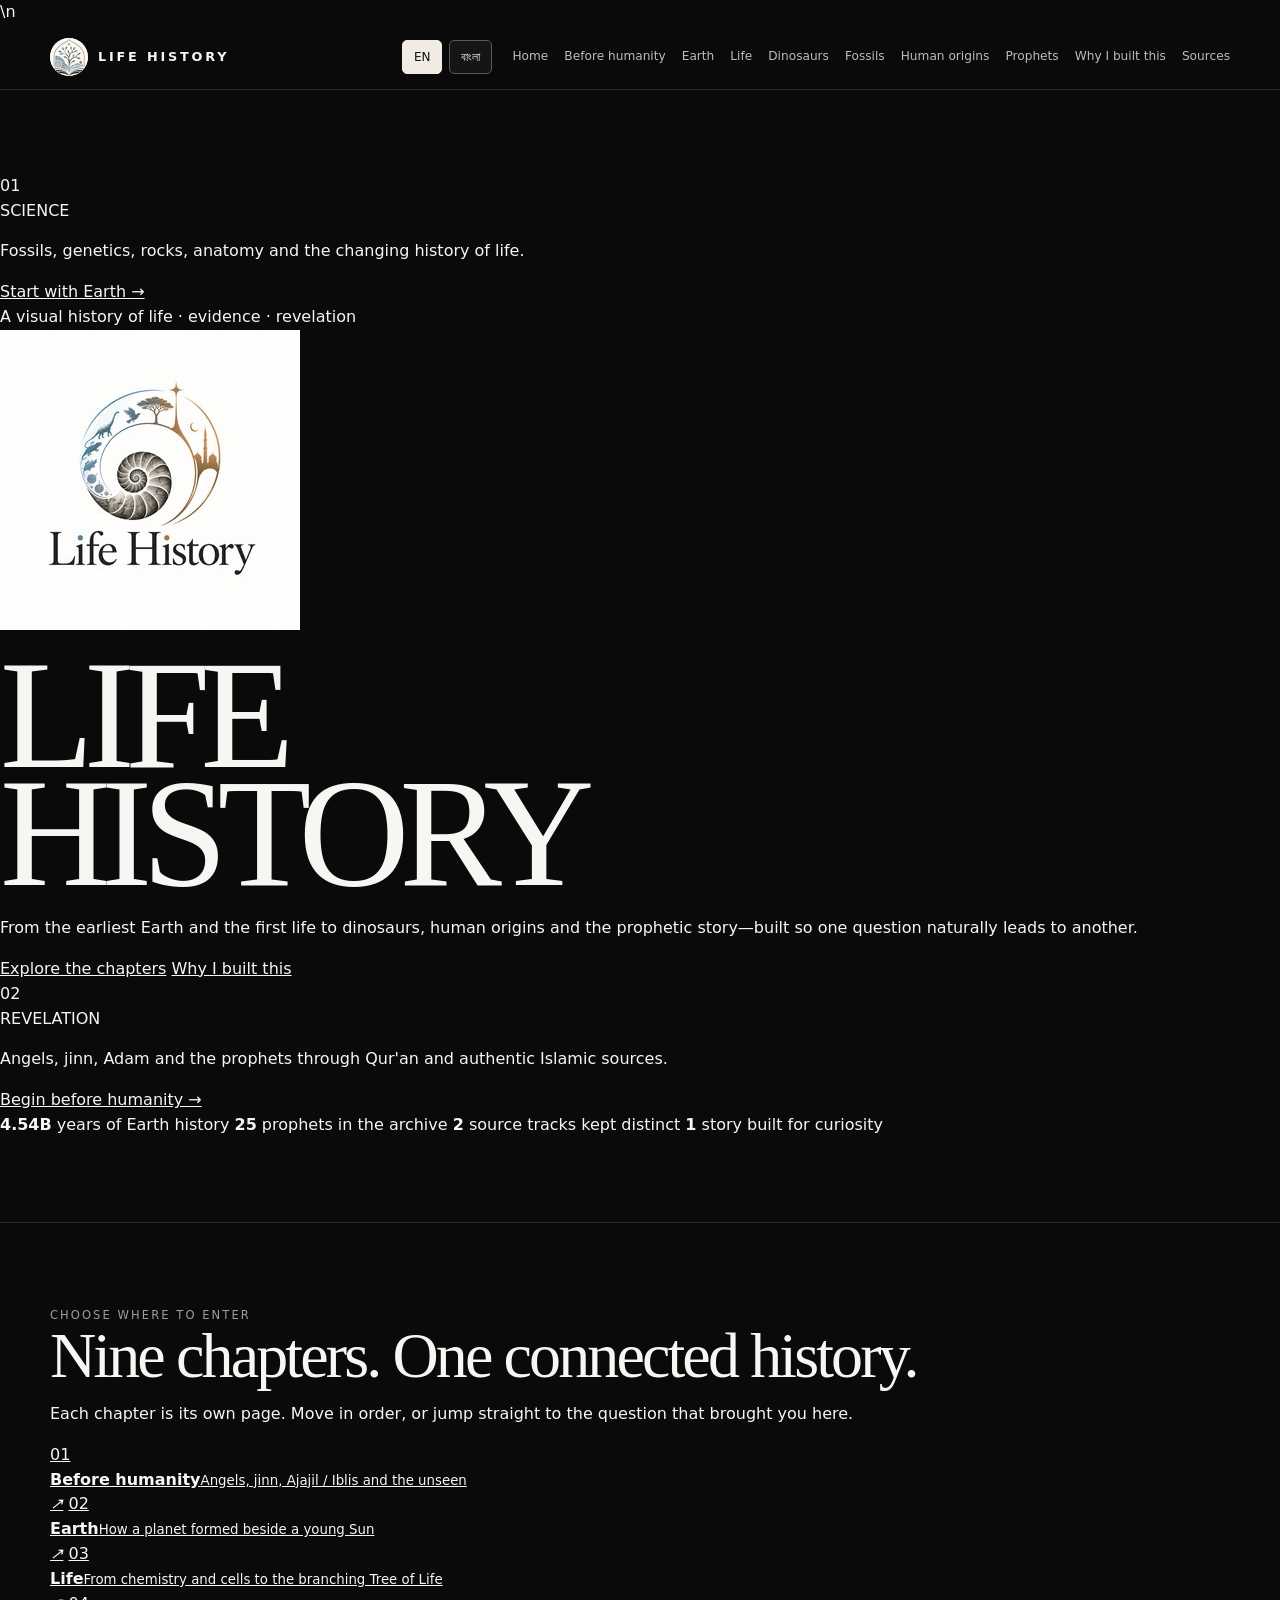
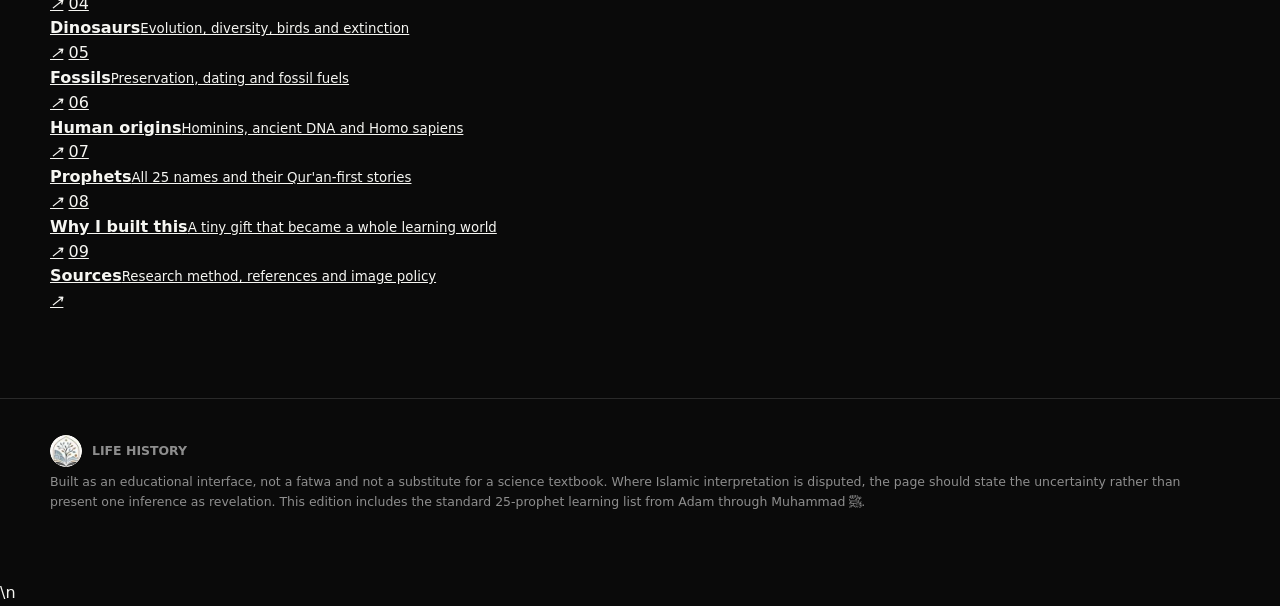
==== index.html @ 8ebc3dd1 "Redesign the homepage to match the editorial reference" ====
<!doctype html>
<html lang="en">
<head>
  <meta charset="utf-8" />
  <meta name="viewport" content="width=device-width, initial-scale=1" />
  <meta name="description" content="Life History — a visual journey through natural history and the Islamic narrative, carefully keeping scientific evidence and revelation distinct." />
  <title>Life History — Science & Revelation</title>
  <style>
    :root{
      --ink:#0a0a0a;--paper:#f4f2ed;--muted:#a5a5a5;--line:#2a2a2a;--panel:#111;
      --science:#8bd3ff;--revelation:#f7d77b;--life:#8ee0a1;--danger:#ff9b9b;
      --max:1180px;
    }
    *{box-sizing:border-box}
    html{scroll-behavior:smooth}
    body{margin:0;background:var(--ink);color:#f6f6f2;font-family:Inter,ui-sans-serif,system-ui,-apple-system,BlinkMacSystemFont,"Segoe UI",sans-serif;line-height:1.55}
    a{color:inherit}
    button,input{font:inherit}
    .wrap{width:min(var(--max),calc(100% - 34px));margin:auto}
    .topbar{position:sticky;top:0;z-index:20;background:rgba(10,10,10,.9);backdrop-filter:blur(14px);border-bottom:1px solid var(--line)}
    .nav{min-height:64px;display:flex;align-items:center;gap:20px;justify-content:space-between}
    .brand{font-weight:900;letter-spacing:.22em;font-size:.8rem}
    .navlinks{display:flex;gap:16px;flex-wrap:wrap}
    .navlinks a{font-size:.76rem;color:#bdbdbd;text-decoration:none}
    .navlinks a:hover{color:#fff}
    .hero{min-height:86vh;display:grid;align-items:end;padding:70px 0 44px;border-bottom:1px solid var(--line);position:relative;overflow:hidden}
    .hero:before{content:"";position:absolute;inset:0;background:
      linear-gradient(90deg,transparent 49.85%,#1c1c1c 50%,transparent 50.15%),
      linear-gradient(#111 1px,transparent 1px);background-size:100% 100%,100% 76px;opacity:.6;pointer-events:none}
    .hero-grid{display:grid;grid-template-columns:1.45fr .55fr;gap:40px;position:relative;z-index:1}
    .eyebrow,.kicker{font-size:.72rem;text-transform:uppercase;letter-spacing:.18em;color:#9e9e9e}
    h1{font-family:Georgia,"Times New Roman",serif;font-size:clamp(4rem,12vw,10.5rem);line-height:.77;margin:18px 0 24px;letter-spacing:-.065em;font-weight:400}
    h1 span{display:block}
    .hero-copy{max-width:690px;font-size:clamp(1rem,1.6vw,1.3rem);color:#c7c7c7}
    .hero-note{align-self:end;border-left:1px solid #fff;padding-left:20px;color:#c8c8c8;font-size:.9rem}
    .modebar{position:sticky;top:64px;z-index:19;background:#0d0d0d;border-bottom:1px solid var(--line)}
    .modes{display:flex;gap:8px;align-items:center;padding:10px 0;overflow:auto}
    .mode{border:1px solid #3a3a3a;background:transparent;color:#bbb;padding:8px 13px;border-radius:999px;cursor:pointer;white-space:nowrap;font-size:.78rem}
    .mode.active{background:#f3f3ef;color:#0a0a0a;border-color:#f3f3ef}
    .legend{margin-left:auto;display:flex;gap:14px;font-size:.7rem;color:#999;white-space:nowrap}
    .dot{width:8px;height:8px;border-radius:50%;display:inline-block;margin-right:6px}
    .science-dot{background:var(--science)} .revelation-dot{background:var(--revelation)}
    section{padding:84px 0;border-bottom:1px solid var(--line)}
    .section-head{display:grid;grid-template-columns:180px 1fr;gap:24px;margin-bottom:34px}
    .section-number{font-family:Georgia,serif;font-size:3rem;color:#424242;line-height:1}
    h2{font-family:Georgia,"Times New Roman",serif;font-weight:400;font-size:clamp(2.25rem,5vw,5rem);letter-spacing:-.045em;line-height:.96;margin:0}
    h3{font-family:Georgia,"Times New Roman",serif;font-weight:400;font-size:1.55rem;margin:.2rem 0 .7rem}
    .lede{max-width:760px;color:#b8b8b8;font-size:1.02rem;margin-top:14px}
    .two-track{display:grid;grid-template-columns:1fr 1fr;gap:1px;background:var(--line);border:1px solid var(--line)}
    .track{background:#0b0b0b;padding:28px;min-height:280px}
    .track-tag{display:inline-flex;align-items:center;gap:8px;font-size:.72rem;letter-spacing:.12em;text-transform:uppercase;margin-bottom:20px}
    .track p{color:#bcbcbc}
    .fact{padding:13px 0;border-top:1px solid #282828}
    .fact strong{display:block;color:#fff;margin-bottom:3px}
    .fact small{color:#888}
    .callout{border:1px solid #3c3c3c;padding:20px;margin-top:20px;background:#0f0f0f}
    .callout strong{color:#fff}
    .source-link{font-size:.76rem;color:#cfcfcf;text-underline-offset:3px}
    .uncertain{display:inline-block;border:1px dashed #777;padding:3px 8px;border-radius:999px;font-size:.67rem;color:#aaa;text-transform:uppercase;letter-spacing:.08em}
    .media-grid{display:grid;grid-template-columns:repeat(3,1fr);gap:12px;margin-top:28px}
    .media-card{position:relative;min-height:330px;overflow:hidden;background:#151515;border:1px solid #252525}
    .media-card img{width:100%;height:100%;object-fit:cover;display:block;filter:saturate(1.05)}
    .media-card .cap{position:absolute;left:0;right:0;bottom:0;padding:48px 16px 14px;background:linear-gradient(transparent,rgba(0,0,0,.88));font-size:.78rem}
    .media-card .cap b{display:block;font-size:1rem}
    .timeline{display:grid;gap:0;border-left:1px solid #424242;margin-left:10px}
    .event{display:grid;grid-template-columns:180px 1fr;gap:24px;padding:23px 0 23px 26px;position:relative}
    .event:before{content:"";position:absolute;width:9px;height:9px;border-radius:50%;left:-5px;top:30px;background:#d9d9d9}
    .event[data-track="science"]:before{background:var(--science)}
    .event[data-track="revelation"]:before{background:var(--revelation)}
    .when{font-size:.8rem;color:#9f9f9f}
    .event p{margin:.35rem 0;color:#b6b6b6;max-width:740px}
    .chips{display:flex;gap:7px;flex-wrap:wrap;margin-top:10px}
    .chip{font-size:.67rem;border:1px solid #363636;border-radius:999px;padding:4px 8px;color:#aaa}
    .sim{border:1px solid #303030;background:#0e0e0e;padding:24px;margin-top:26px}
    .sim-grid{display:grid;grid-template-columns:260px 1fr;gap:30px;align-items:center}
    .planet-stage{aspect-ratio:1;border-radius:50%;background:radial-gradient(circle at 33% 30%,#fff 0 3%,#86c5ff 12%,#245b94 38%,#081622 65%,#000 72%);box-shadow:0 0 70px rgba(125,190,255,.18);transition:.5s}
    .range{width:100%;accent-color:#fff}
    .sim-title{font-family:Georgia,serif;font-size:2rem;margin:.3rem 0}
    .sim-copy{color:#b9b9b9;min-height:74px}
    .scale-labels{display:flex;justify-content:space-between;color:#777;font-size:.66rem}
    .era-grid{display:grid;grid-template-columns:repeat(4,1fr);gap:1px;background:#252525;border:1px solid #252525;margin-top:26px}
    .era{background:#0c0c0c;padding:20px;min-height:190px}
    .era b{font-family:Georgia,serif;font-size:1.25rem}
    .era .time{font-size:.72rem;color:#999;margin:4px 0 12px}
    .era p{font-size:.86rem;color:#aaa}
    .species-grid{display:grid;grid-template-columns:repeat(3,1fr);gap:10px}
    .species{border:1px solid #2c2c2c;background:#0e0e0e;padding:19px}
    .species .age{font-size:.7rem;color:var(--science);letter-spacing:.06em;text-transform:uppercase}
    .species p{font-size:.88rem;color:#aaa}
    .split-warning{display:grid;grid-template-columns:1fr 1fr;gap:1px;background:#333;border:1px solid #333;margin:28px 0}
    .split-warning>div{background:#0d0d0d;padding:22px}
    .quote{font-family:Georgia,serif;font-size:1.22rem;color:#e9e9e5;margin:10px 0}
    .ref{font-size:.7rem;color:#8e8e8e}
    .prophet-grid{display:grid;grid-template-columns:repeat(3,1fr);gap:9px}
    .prophet{border:1px solid #2a2a2a;padding:18px;background:#0d0d0d;cursor:pointer;transition:.2s}
    .prophet:hover{border-color:#777;transform:translateY(-2px)}
    .prophet .name{font-family:Georgia,serif;font-size:1.3rem}
    .prophet .period{font-size:.68rem;color:#969696;text-transform:uppercase;letter-spacing:.08em;margin:3px 0 8px}
    .prophet p{font-size:.83rem;color:#a9a9a9;margin:0}
    .tree{overflow:auto;border:1px solid #292929;padding:26px;margin-top:26px;background:#0d0d0d}
    .tree-canvas{min-width:860px;display:grid;gap:22px;text-align:center}
    .tree-row{display:flex;justify-content:center;gap:18px;align-items:center}
    .node{border:1px solid #555;background:#111;padding:10px 16px;min-width:125px}
    .node.primary{border-color:#fff}
    .line-note{font-size:.7rem;color:#888}
    .source-grid{display:grid;grid-template-columns:repeat(3,1fr);gap:10px}
    .source{border-top:1px solid #444;padding-top:12px}
    .source b{display:block;margin-bottom:6px}
    .source p{font-size:.8rem;color:#999}
    .footer{padding:36px 0 70px;color:#8e8e8e;font-size:.78rem}
    .modal{position:fixed;inset:0;background:rgba(0,0,0,.82);display:none;place-items:center;z-index:60;padding:20px}
    .modal.open{display:grid}
    .modal-card{width:min(680px,100%);max-height:82vh;overflow:auto;background:#f1f0eb;color:#111;padding:28px;position:relative}
    .modal-card h3{font-size:2rem}
    .modal-card p{color:#333}
    .modal-card a{color:#000}
    .close{position:absolute;right:16px;top:14px;background:none;border:0;font-size:1.5rem;cursor:pointer}
    .filtered-out{display:none!important}
    @media(max-width:900px){
      .hero-grid,.section-head,.two-track,.sim-grid,.split-warning{grid-template-columns:1fr}
      .hero{min-height:78vh}
      .hero-note{max-width:620px}
      .media-grid,.species-grid,.prophet-grid,.source-grid{grid-template-columns:1fr 1fr}
      .era-grid{grid-template-columns:1fr 1fr}
      .event{grid-template-columns:120px 1fr}
      .legend{display:none}
    }
    @media(max-width:620px){
      .wrap{width:min(100% - 22px,var(--max))}
      .navlinks{display:none}
      .hero{padding-top:40px}
      h1{font-size:clamp(4rem,24vw,7rem)}
      section{padding:62px 0}
      .section-number{font-size:2rem}
      .media-grid,.species-grid,.prophet-grid,.source-grid,.era-grid{grid-template-columns:1fr}
      .event{grid-template-columns:1fr;gap:5px;padding-left:20px}
      .modes{padding:8px 0}
    }

    /* Islamic narrative: warm monochrome, visually separate from science. */
    :root{--faith-bg:#171511;--faith-panel:#211d18;--faith-line:#54493b;--faith-ink:#eee8dc;--faith-muted:#c3b8a8;--faith-accent:#c8ae82}
    #before,#prophets{
      background:
        radial-gradient(ellipse at 85% 0%,rgba(200,174,130,.075),transparent 52%),
        repeating-linear-gradient(135deg,transparent 0 46px,rgba(245,231,205,.012) 46px 47px),
        var(--faith-bg);
      border-bottom-color:var(--faith-line);
    }
    #before .section-number,#prophets .section-number{color:#897660}
    #before .kicker,#prophets .kicker{color:var(--faith-accent)}
    #before .lede,#prophets .lede{color:var(--faith-muted)}
    [data-track="revelation"].track,
    [data-track="revelation"].event,
    [data-track="revelation"].prophet{
      background:var(--faith-panel);color:var(--faith-ink);
      border-color:var(--faith-line)
    }
    .two-track:has(> [data-track="revelation"]) {background:var(--faith-line);border-color:var(--faith-line)}
    .track[data-track="revelation"] p,
    .event[data-track="revelation"] p,
    #prophets .prophet p{color:var(--faith-muted)}
    [data-track="revelation"] .track-tag,
    [data-track="revelation"] .when,
    #prophets .prophet .period{color:var(--faith-accent)}
    [data-track="revelation"] .fact{border-top-color:var(--faith-line)}
    [data-track="revelation"] .fact small,
    [data-track="revelation"] .ref{color:var(--faith-muted)}
    [data-track="revelation"] .callout{
      background:#2a241c;border-color:var(--faith-line);color:var(--faith-ink)
    }
    #prophets .timeline{border-left-color:var(--faith-line)}
    #prophets .event{padding-left:26px;border-bottom:1px solid rgba(200,174,130,.15)}
    #prophets .event:before{background:var(--faith-accent)}
    #prophets .prophet-grid{gap:10px}
    #prophets .prophet{background:#211d18;border-color:var(--faith-line)}
    #prophets .prophet:hover{background:#29231c;border-color:var(--faith-accent)}
    #prophets .tree{background:#1d1915;border-color:var(--faith-line)}
    #prophets .node{background:#28221b;border-color:var(--faith-line)}
    #prophets .node.primary{border-color:var(--faith-accent)}
    #prophets .line-note{color:var(--faith-muted)}
    #prophets .chip{border-color:var(--faith-line);color:var(--faith-muted)}
    @media(prefers-reduced-motion:reduce){#prophets .prophet{transition:none}}

    .language-switch{display:flex;align-items:center;gap:7px;margin-left:auto;white-space:nowrap}
    .language-switch button{border:1px solid #595959;background:#151515;color:#eaeaea;padding:7px 11px;border-radius:5px;cursor:pointer;font-size:.75rem}
    .language-switch button[aria-pressed="true"]{background:#f0ece4;border-color:#f0ece4;color:#101010}
    #google_translate_element{position:absolute;left:-9999px;top:0;width:1px;height:1px;overflow:hidden}
    body{top:0!important}.goog-te-banner-frame,.skiptranslate iframe{display:none!important}
    @media(max-width:620px){.nav{flex-wrap:wrap}.language-switch{margin-left:0}.brand{margin-right:auto}}

  /* Softer Bangla typography while leaving the English design unchanged */
  @import url('https://fonts.googleapis.com/css2?family=Hind+Siliguri:wght@300;400;500;600;700&display=swap');
  html[lang="bn"] body,html[lang="bn"] button,html[lang="bn"] input,html[lang="bn"] select,html[lang="bn"] textarea,
  html[lang="bn"] h1,html[lang="bn"] h2,html[lang="bn"] h3,html[lang="bn"] h4,
  html[lang="bn"] .brand,html[lang="bn"] .sim-title{
    font-family:'Hind Siliguri',sans-serif!important;font-weight:400;line-height:1.65;letter-spacing:0;
  }
  html[lang="bn"] h1,html[lang="bn"] h2,html[lang="bn"] h3{font-weight:500;line-height:1.3;letter-spacing:0}
  html[lang="bn"] p,html[lang="bn"] li{line-height:1.85}
  html[lang="bn"] .kicker,html[lang="bn"] .eyebrow{letter-spacing:.04em}
  </style>
  <link rel="stylesheet" href="biology.css" />\n
<link rel="stylesheet" href="prophets.css" />
  <link rel="stylesheet" href="unseen.css" />
  <link rel="stylesheet" href="story.css" />
<link rel="icon" type="image/svg+xml" href="assets/life-history-logo.svg"><meta property="og:site_name" content="Life History"><meta property="og:image" content="assets/life-history-logo.svg"><style>.brand-lockup{display:inline-flex;align-items:center;gap:10px;text-decoration:none;flex-shrink:0}.brand-icon{width:38px;height:38px;border-radius:50%;object-fit:cover;background:#f7f4ef}.footer-brand{display:inline-flex;align-items:center;gap:10px}.footer-brand img{width:32px;height:32px;border-radius:50%}@media(max-width:620px){.brand-icon{width:32px;height:32px}.brand-lockup{font-size:.7rem}}</style>  <link rel="stylesheet" href="pages.css" />
<meta name="theme-color" content="#0a0a0a"></head>
<body class="home-page">
  <header class="topbar">
    <div class="wrap nav">
      <a class="brand brand-lockup" href="index.html" aria-current="page" aria-label="Life History home"><img class="brand-icon" src="assets/life-history-logo.svg" alt=""><span>LIFE HISTORY</span></a><div class="language-switch" role="group" aria-label="Website language"><button type="button" id="lang-en" aria-pressed="true">EN</button><button type="button" id="lang-bn" aria-pressed="false">বাংলা</button></div><div id="google_translate_element" aria-hidden="true"></div>
      <nav class="navlinks">
        <a href="index.html">Home</a>
        <a href="before-humanity.html">Before humanity</a>
        <a href="earth.html">Earth</a>
        <a href="life.html">Life</a>
        <a href="dinosaurs.html">Dinosaurs</a>
        <a href="fossils.html">Fossils</a>
        <a href="humans.html">Human origins</a>
        <a href="prophets.html">Prophets</a>
        <a href="why.html">Why I built this</a>
        <a href="sources.html">Sources</a>
      </nav>
    </div>
  </header>
<main>
  <section class="ref-home-hero" id="top">
    <div class="ref-home-frame">
      <aside class="ref-home-rail ref-home-rail-left">
        <span class="ref-rail-no">01</span>
        <div class="ref-rail-rule"></div>
        <div>
          <div class="ref-rail-label">SCIENCE</div>
          <p>Fossils, genetics, rocks, anatomy and the changing history of life.</p>
          <a href="earth.html">Start with Earth →</a>
        </div>
      </aside>

      <div class="ref-home-center">
        <div class="ref-home-kicker">A visual history of life · evidence · revelation</div>
        <img class="ref-home-logo" src="assets/life-history-logo.jpg" alt="Life History">
        <h1 class="ref-home-title"><span>LIFE</span><span>HISTORY</span></h1>
        <p class="ref-home-copy">From the earliest Earth and the first life to dinosaurs, human origins and the prophetic story—built so one question naturally leads to another.</p>
        <div class="ref-home-actions">
          <a class="ref-primary" href="#chapters">Explore the chapters</a>
          <a class="ref-secondary" href="why.html">Why I built this</a>
        </div>
      </div>

      <aside class="ref-home-rail ref-home-rail-right">
        <span class="ref-rail-no">02</span>
        <div class="ref-rail-rule"></div>
        <div>
          <div class="ref-rail-label">REVELATION</div>
          <p>Angels, jinn, Adam and the prophets through Qur'an and authentic Islamic sources.</p>
          <a href="before-humanity.html">Begin before humanity →</a>
        </div>
      </aside>
    </div>

    <div class="ref-home-meta">
      <span><b>4.54B</b> years of Earth history</span>
      <span><b>25</b> prophets in the archive</span>
      <span><b>2</b> source tracks kept distinct</span>
      <span><b>1</b> story built for curiosity</span>
    </div>
  </section>

  <section class="ref-chapters" id="chapters">
    <div class="wrap">
      <div class="ref-chapters-head">
        <div>
          <div class="kicker">Choose where to enter</div>
          <h2>Nine chapters. One connected history.</h2>
        </div>
        <p>Each chapter is its own page. Move in order, or jump straight to the question that brought you here.</p>
      </div>

      <div class="ref-chapter-grid">
        <a class="ref-chapter ref-chapter-wide" href="before-humanity.html"><span class="ref-chapter-no">01</span><div><b>Before humanity</b><small>Angels, jinn, Ajajil / Iblis and the unseen</small></div><i>↗</i></a>
        <a class="ref-chapter" href="earth.html"><span class="ref-chapter-no">02</span><div><b>Earth</b><small>How a planet formed beside a young Sun</small></div><i>↗</i></a>
        <a class="ref-chapter ref-chapter-tall" href="life.html"><span class="ref-chapter-no">03</span><div><b>Life</b><small>From chemistry and cells to the branching Tree of Life</small></div><i>↗</i></a>
        <a class="ref-chapter" href="dinosaurs.html"><span class="ref-chapter-no">04</span><div><b>Dinosaurs</b><small>Evolution, diversity, birds and extinction</small></div><i>↗</i></a>
        <a class="ref-chapter" href="fossils.html"><span class="ref-chapter-no">05</span><div><b>Fossils</b><small>Preservation, dating and fossil fuels</small></div><i>↗</i></a>
        <a class="ref-chapter ref-chapter-wide" href="humans.html"><span class="ref-chapter-no">06</span><div><b>Human origins</b><small>Hominins, ancient DNA and Homo sapiens</small></div><i>↗</i></a>
        <a class="ref-chapter ref-chapter-faith" href="prophets.html"><span class="ref-chapter-no">07</span><div><b>Prophets</b><small>All 25 names and their Qur'an-first stories</small></div><i>↗</i></a>
        <a class="ref-chapter" href="why.html"><span class="ref-chapter-no">08</span><div><b>Why I built this</b><small>A tiny gift that became a whole learning world</small></div><i>↗</i></a>
        <a class="ref-chapter" href="sources.html"><span class="ref-chapter-no">09</span><div><b>Sources</b><small>Research method, references and image policy</small></div><i>↗</i></a>
      </div>
    </div>
  </section>
</main>

  <footer class="footer">
    <div class="wrap">
      <span class="footer-brand"><img src="assets/life-history-logo.svg" alt=""><b>LIFE HISTORY</b></span><br>
      Built as an educational interface, not a fatwa and not a substitute for a science textbook. Where Islamic interpretation is disputed, the page should state the uncertainty rather than present one inference as revelation. This edition includes the standard 25-prophet learning list from Adam through Muhammad ﷺ.
    </div>
  </footer>

<script>
    const modeButtons=[...document.querySelectorAll('.mode')];
    modeButtons.forEach(btn=>btn.addEventListener('click',()=>{
      modeButtons.forEach(b=>b.classList.remove('active'));btn.classList.add('active');
      const mode=btn.dataset.mode;
      document.querySelectorAll('[data-track]').forEach(el=>{
        el.classList.toggle('filtered-out', mode!=='all' && el.dataset.track!==mode);
      });
    }));
</script>
\n
<script src="prophets.js"></script>
<script>
(function(){
  const en=document.getElementById('lang-en'), bn=document.getElementById('lang-bn');
  const saved=localStorage.getItem('life-history-language')==='bn'?'bn':'en';
  function update(lang){document.documentElement.lang=lang;en.setAttribute('aria-pressed',String(lang==='en'));bn.setAttribute('aria-pressed',String(lang==='bn'));}
  function selectLanguage(lang){
    update(lang);localStorage.setItem('life-history-language',lang);
    const box=document.querySelector('#google_translate_element select.goog-te-combo');
    if(box){box.value=lang==='bn'?'bn':'en';box.dispatchEvent(new Event('change',{bubbles:true}));return true;}
    return false;
  }
  window.lifeHistoryTranslateReady=function(){
    new google.translate.TranslateElement({pageLanguage:'en',includedLanguages:'bn,en',autoDisplay:false},'google_translate_element');
    let attempts=0;const poll=setInterval(function(){attempts++;if(selectLanguage(saved)||attempts>35)clearInterval(poll);},200);
  };
  en.addEventListener('click',()=>{if(!selectLanguage('en'))location.reload();});
  bn.addEventListener('click',()=>{if(!selectLanguage('bn')){const original=bn.textContent;bn.textContent='বাংলা…';setTimeout(()=>bn.textContent=original,1800);}});
  update(saved);
})();
</script>
<script src="https://translate.google.com/translate_a/element.js?cb=lifeHistoryTranslateReady" async defer></script>
<script src="bangla-copy.js" defer></script>
</body>
</html>
---- biology.css ----
/* Deep biological evolution modules */
.bio-intro-grid{display:grid;grid-template-columns:1.15fr .85fr;gap:14px;margin:26px 0}
.bio-panel{border:1px solid #2d2d2d;background:#0d0d0d;padding:22px}
.bio-panel.light{background:#f1f0eb;color:#111}
.bio-panel.light p,.bio-panel.light li{color:#333}
.bio-panel p,.bio-panel li{color:#aaa}
.bio-panel ul{padding-left:1.1rem}
.bio-pill{display:inline-flex;align-items:center;gap:7px;border:1px solid #373737;border-radius:999px;padding:5px 9px;font-size:.68rem;color:#aaa;text-transform:uppercase;letter-spacing:.08em}
.bio-callout{margin:18px 0;border-left:3px solid var(--science);padding:15px 18px;background:#10151a;color:#c6d9e6}
.bio-callout.islamic{border-left-color:var(--revelation);background:#17150f;color:#ded4b7}
.bio-callout strong{color:#fff}
.bio-source{font-size:.72rem;color:#8d8d8d;margin-top:9px}
.bio-source a{text-underline-offset:3px}

.deep-details{display:grid;gap:8px;margin-top:18px}
.deep-details details{border:1px solid #2a2a2a;background:#0d0d0d}
.deep-details summary{cursor:pointer;padding:16px 18px;font-weight:700;color:#e8e8e4;list-style:none;display:flex;justify-content:space-between;gap:20px}
.deep-details summary::-webkit-details-marker{display:none}
.deep-details summary:after{content:"+";font-size:1.2rem;color:#777}
.deep-details details[open] summary:after{content:"−"}
.deep-details .detail-body{padding:0 18px 18px;color:#aaa}
.deep-details .detail-body p{margin:.6rem 0}
.deep-details .detail-body strong{color:#e8e8e4}

.evo-river{display:flex;overflow-x:auto;gap:0;border:1px solid #2c2c2c;margin:26px 0;scroll-snap-type:x mandatory}
.evo-stop{min-width:240px;max-width:240px;padding:20px;border-right:1px solid #252525;background:#0c0c0c;scroll-snap-align:start;position:relative}
.evo-stop:last-child{border-right:0}
.evo-stop .age{font-size:.68rem;color:var(--science);text-transform:uppercase;letter-spacing:.08em}
.evo-stop h3{font-size:1.25rem;margin:.4rem 0}
.evo-stop p{font-size:.83rem;color:#9f9f9f}
.evo-stop .glyph{font-size:2.4rem;margin:8px 0 12px}

.protocell-lab{border:1px solid #2d2d2d;background:#0b0b0b;margin:28px 0;padding:20px}
.protocell-grid{display:grid;grid-template-columns:minmax(300px,1fr) 1fr;gap:24px;align-items:center}
#abiogenesisCanvas{width:100%;height:330px;display:block;border:1px solid #2b2b2b;background:radial-gradient(circle at 50% 30%,#174866,#071723 55%,#03080d);border-radius:4px}
.lab-controls{display:flex;gap:8px;flex-wrap:wrap;margin:12px 0}
.lab-btn{border:1px solid #444;background:#111;color:#ddd;padding:8px 11px;border-radius:999px;cursor:pointer;font-size:.78rem}
.lab-btn.active{background:#f2f1ed;color:#111;border-color:#f2f1ed}
.lab-note{font-size:.76rem;color:#838383}
.stage-meter{display:grid;grid-template-columns:repeat(5,1fr);gap:4px;margin:14px 0}
.stage-meter span{height:5px;background:#242424;border-radius:10px}
.stage-meter span.on{background:#d9d9d9}

.transition-lab{margin:28px 0;border:1px solid #2c2c2c;background:#0c0c0c;padding:22px}
.transition-tabs{display:flex;gap:7px;flex-wrap:wrap;margin-bottom:18px}
.transition-tab{border:1px solid #333;background:#0d0d0d;color:#aaa;padding:8px 11px;cursor:pointer;border-radius:999px;font-size:.76rem}
.transition-tab.active{background:#eae9e4;color:#111}
.transition-view{display:grid;grid-template-columns:220px 1fr;gap:24px;align-items:center}
.transition-animal{height:210px;display:grid;place-items:center;position:relative;overflow:hidden;border:1px solid #232323;background:linear-gradient(#071923 0 58%,#684b2c 58% 100%)}
.transition-animal .body{width:130px;height:56px;border-radius:55% 45% 50% 50%;background:#58a8c0;position:relative;transition:.5s}
.transition-animal .tail{position:absolute;width:88px;height:24px;border-radius:100% 0 0 100%;background:#58a8c0;left:38px;top:91px;transform:rotate(10deg);transform-origin:right center;transition:.5s}
.transition-animal .eye{position:absolute;width:7px;height:7px;background:#111;border-radius:50%;right:19px;top:15px}
.transition-animal .fin{position:absolute;width:48px;height:17px;border-radius:60%;border:5px solid #7bd0d0;left:48px;top:120px;transform:rotate(22deg);transition:.5s}
.transition-animal .limb{position:absolute;width:11px;height:65px;background:#6ba46f;left:76px;top:108px;transform:rotate(25deg);transform-origin:top;display:none;transition:.5s}
.transition-animal .limb:after{content:"";position:absolute;width:38px;height:9px;background:#6ba46f;bottom:-1px;left:-3px;border-radius:8px}
.transition-view[data-stage="tetrapod"] .body,.transition-view[data-stage="amniote"] .body{background:#6ba46f;width:120px;height:62px}
.transition-view[data-stage="tetrapod"] .tail,.transition-view[data-stage="amniote"] .tail{background:#6ba46f;width:70px;top:88px}
.transition-view[data-stage="tetrapod"] .fin,.transition-view[data-stage="amniote"] .fin{display:none}
.transition-view[data-stage="tetrapod"] .limb,.transition-view[data-stage="amniote"] .limb{display:block}
.transition-view[data-stage="amniote"] .transition-animal{background:linear-gradient(#253b4a 0 45%,#8d7147 45% 100%)}
.transition-view[data-stage="amniote"] .body{background:#91764c}
.transition-view[data-stage="amniote"] .tail{background:#91764c}
.transition-view[data-stage="amniote"] .limb,.transition-view[data-stage="amniote"] .limb:after{background:#91764c}

.innovation-grid{display:grid;grid-template-columns:repeat(4,1fr);gap:8px;margin:20px 0}
.innovation{border:1px solid #292929;padding:17px;background:#0d0d0d}
.innovation .n{font-size:.68rem;color:#777}
.innovation b{display:block;margin:6px 0;color:#eee}
.innovation p{font-size:.8rem;color:#9a9a9a;margin:0}

.dino-periods{margin:26px 0;border:1px solid #2d2d2d;background:#0c0c0c;padding:22px}
.dino-timebar{display:grid;grid-template-columns:1.35fr 1.7fr 2.6fr;height:22px;margin:14px 0 18px;border:1px solid #3a3a3a}
.dino-timebar span:nth-child(1){background:#4d3568}
.dino-timebar span:nth-child(2){background:#326a64}
.dino-timebar span:nth-child(3){background:#7a6236}
.dino-period-tabs{display:flex;gap:8px;flex-wrap:wrap}
.dino-tab{padding:8px 13px;background:#111;border:1px solid #3b3b3b;color:#aaa;border-radius:999px;cursor:pointer}
.dino-tab.active{background:#eee;color:#111}
.dino-period-content{display:grid;grid-template-columns:1fr 1fr;gap:16px;margin-top:18px}
.dino-period-content>div{border-top:1px solid #333;padding-top:14px}
.dino-period-content p{color:#aaa}

.dino-tree{display:grid;grid-template-columns:1fr 1fr;gap:12px;margin:26px 0}
.dino-branch{border:1px solid #2c2c2c;background:#0d0d0d;padding:20px}
.dino-branch h3{margin-top:0}
.dino-groups{display:grid;gap:6px}
.dino-group{border:1px solid #292929;padding:12px;background:#0a0a0a;cursor:pointer}
.dino-group:hover{border-color:#666}
.dino-group b{display:block;color:#eee}
.dino-group small{color:#888}
.dino-explain{margin-top:18px;border-left:2px solid #777;padding-left:15px;color:#aaa;min-height:88px}

.anatomy-grid{display:grid;grid-template-columns:repeat(3,1fr);gap:9px;margin-top:20px}
.anatomy-card{border:1px solid #2c2c2c;background:#0d0d0d;padding:18px}
.anatomy-card .icon{font-size:2rem}
.anatomy-card p{font-size:.82rem;color:#9c9c9c}

.extinction-stage{border:1px solid #2c2c2c;background:#070707;overflow:hidden;margin:26px 0}
.extinction-sky{height:250px;position:relative;background:linear-gradient(#102138,#301b13 70%,#080808);transition:1s}
.asteroid{position:absolute;width:34px;height:34px;border-radius:50%;background:radial-gradient(circle at 35% 35%,#fff,#f58c4b 35%,#522115 70%);right:16%;top:26px;box-shadow:0 0 25px #ff9f62;}
.dust-layer{position:absolute;inset:0;background:rgba(45,33,25,0);}
.extinction-ground{position:absolute;left:0;right:0;bottom:0;height:62px;background:#161309}
.extinction-copy{padding:18px;color:#aaa}
.extinction-copy strong{color:#fff}

.fossil-lab{display:grid;grid-template-columns:1fr .8fr;gap:20px;margin:25px 0}
.strata{position:relative;height:360px;border:1px solid #302a25;overflow:hidden;background:#14100c}
.layer{position:absolute;left:0;right:0;transition:.6s}
.layer.l1{bottom:0;height:24%;background:#5f4933}
.layer.l2{bottom:24%;height:22%;background:#81664b}
.layer.l3{bottom:46%;height:20%;background:#4b5960}
.layer.l4{bottom:66%;height:17%;background:#6d5941}
.layer.l5{bottom:83%;height:17%;background:#343334}
.fossil-bone{position:absolute;left:38%;bottom:34%;width:120px;height:25px;background:#e6d2a9;border-radius:40% 15% 15% 40%;transform:rotate(-9deg);transition:.6s}
.fossil-bone:after{content:"";position:absolute;width:40px;height:40px;border-radius:50%;background:#e6d2a9;left:-17px;top:-8px}
.fossil-bone.mineralized{background:#86a5b5;box-shadow:inset 0 0 0 5px #516a75}
.fossil-bone.mineralized:after{background:#86a5b5}
.fossil-water{position:absolute;left:0;right:0;bottom:20%;height:55%;background:repeating-linear-gradient(120deg,rgba(93,180,215,.0) 0 12px,rgba(93,180,215,.22) 12px 14px);opacity:0;transition:.5s}
.fossil-water.show{opacity:1}
.fossil-controls{display:grid;gap:8px}
.fossil-step{border:1px solid #303030;background:#0d0d0d;color:#aaa;text-align:left;padding:12px;cursor:pointer}
.fossil-step.active{border-color:#aaa;color:#fff}

.fossil-types{display:grid;grid-template-columns:repeat(4,1fr);gap:8px;margin:20px 0}
.fossil-type{border:1px solid #2c2c2c;padding:16px;background:#0d0d0d}
.fossil-type b{display:block;color:#eee}
.fossil-type p{font-size:.79rem;color:#999}

.fuel-compare{display:grid;grid-template-columns:1fr 1fr;gap:1px;background:#303030;border:1px solid #303030;margin:24px 0}
.fuel-side{background:#0d0d0d;padding:22px}
.fuel-side h3{margin-top:0}
.fuel-stack{display:flex;height:110px;margin:14px 0;border:1px solid #262626}
.fuel-stack span{flex:1;display:grid;place-items:center;font-size:.7rem;color:#ddd;text-align:center;padding:5px}
.fuel-stack.coal span:nth-child(1){background:#31563e}.fuel-stack.coal span:nth-child(2){background:#403327}.fuel-stack.coal span:nth-child(3){background:#1a1a1a}.fuel-stack.coal span:nth-child(4){background:#050505}
.fuel-stack.oil span:nth-child(1){background:#1d5f77}.fuel-stack.oil span:nth-child(2){background:#756142}.fuel-stack.oil span:nth-child(3){background:#3a342e}.fuel-stack.oil span:nth-child(4){background:#17120d}
.myth-box{border:1px solid #eee;background:#eee;color:#111;padding:18px;margin:18px 0}
.myth-box b{font-family:Georgia,serif;font-size:1.4rem}
.myth-box p{color:#333;margin-bottom:0}

.external-explorer{display:grid;grid-template-columns:1fr 1fr;gap:10px;margin:24px 0}
.external-card{border:1px solid #303030;background:#0d0d0d;padding:20px}
.external-card p{color:#999;font-size:.85rem}
.external-card a{display:inline-block;border-bottom:1px solid #777;text-decoration:none;padding-bottom:2px}

@media(max-width:900px){
  .bio-intro-grid,.protocell-grid,.transition-view,.dino-period-content,.fossil-lab,.fuel-compare,.external-explorer{grid-template-columns:1fr}
  .innovation-grid,.fossil-types{grid-template-columns:1fr 1fr}
  .dino-tree{grid-template-columns:1fr}
  .anatomy-grid{grid-template-columns:1fr 1fr}
}
@media(max-width:620px){
  .innovation-grid,.fossil-types,.anatomy-grid{grid-template-columns:1fr}
  .evo-stop{min-width:210px;max-width:210px}
  #abiogenesisCanvas{height:280px}
}


/* Free-source scientific image system */
.entity-figure{margin:0 0 12px;border:1px solid #292929;background:#090909;overflow:hidden}
.entity-figure img{display:block;width:100%;height:190px;object-fit:cover;background:#111}
.entity-figure.contain img{object-fit:contain;padding:10px;background:#111}
.entity-credit{font-size:.62rem;line-height:1.35;color:#858585;padding:7px 9px;border-top:1px solid #242424}
.entity-credit a{color:#a9a9a9;text-underline-offset:2px}
.species .entity-figure{margin:-19px -19px 14px}
.species .entity-figure img{height:210px}
.dino-group{display:grid;grid-template-columns:92px 1fr;gap:12px;align-items:center}
.dino-group .mini-img{width:92px;height:72px;object-fit:cover;border:1px solid #292929;background:#111}
.dino-group .mini-copy{min-width:0}
.named-gallery{display:grid;grid-template-columns:repeat(4,1fr);gap:9px;margin:22px 0}
.named-card{border:1px solid #2c2c2c;background:#0d0d0d;overflow:hidden}
.named-card img{width:100%;height:165px;object-fit:cover;display:block;background:#111}
.named-card .body{padding:12px}
.named-card b{display:block;color:#eee;margin-bottom:4px}
.named-card small{display:block;color:#888;line-height:1.35}
.named-card .credit{padding:0 12px 12px;font-size:.6rem;color:#777;line-height:1.35}
.named-card .credit a{color:#999}
.real-image-note{border:1px solid #333;padding:14px 16px;margin:16px 0;background:#0d0d0d;color:#aaa;font-size:.8rem}
.real-image-note strong{color:#fff}
@media(max-width:900px){.named-gallery{grid-template-columns:1fr 1fr}}
@media(max-width:620px){.named-gallery{grid-template-columns:1fr}.dino-group{grid-template-columns:80px 1fr}.dino-group .mini-img{width:80px;height:68px}}


/* Third-party science animations/interactives — embedded from original publishers */
.verified-animation{
  margin:28px 0;border:1px solid #303030;background:#0a0a0a;overflow:hidden;
}
.verified-animation-head{
  display:flex;justify-content:space-between;gap:16px;align-items:flex-start;
  padding:18px 20px;border-bottom:1px solid #282828;background:#0d0d0d;
}
.verified-animation-head h3{margin:.25rem 0 .35rem;font-size:1.35rem}
.verified-animation-head p{margin:0;color:#999;font-size:.84rem;max-width:760px;line-height:1.5}
.verified-source{
  flex:0 0 auto;border:1px solid #353535;border-radius:999px;padding:6px 9px;
  color:#aaa;text-decoration:none;font-size:.66rem;white-space:nowrap;
}
.verified-source:hover{border-color:#777;color:#fff}
.embed-frame{position:relative;width:100%;background:#050505}
.embed-frame.ratio-16x9{aspect-ratio:16/9}
.embed-frame.deep-history{height:730px}
.embed-frame.tiktaalik{height:680px}
.embed-frame.mass-extinction{height:560px}
.embed-frame iframe{position:absolute;inset:0;width:100%;height:100%;border:0;background:#050505}
.verified-note{
  padding:10px 18px;border-top:1px solid #242424;color:#777;font-size:.68rem;line-height:1.5;
}
.animation-pair{display:grid;grid-template-columns:1fr 1fr;gap:10px;margin:28px 0}
.animation-pair .verified-animation{margin:0}
@media(max-width:900px){
  .animation-pair{grid-template-columns:1fr}
  .verified-animation-head{display:block}
  .verified-source{display:inline-block;margin-top:10px}
  .embed-frame.deep-history{height:600px}
  .embed-frame.tiktaalik{height:600px}
  .embed-frame.mass-extinction{height:520px}
}
@media(max-width:600px){
  .embed-frame.deep-history{height:520px}
  .embed-frame.tiktaalik{height:500px}
  .embed-frame.mass-extinction{height:500px}
}
---- prophets.css ----
/* 25 Prophets archive — text-first, no figurative depictions */
.prophets-intro{
  display:grid;grid-template-columns:1.05fr .95fr;gap:12px;margin:24px 0 30px;
}
.prophet-policy,.prophet-count{
  border:1px solid #2d2d2d;background:#0d0d0d;padding:20px;
}
.prophet-count{
  display:flex;align-items:center;justify-content:center;text-align:center;
  background:#f0efe9;color:#111;
}
.prophet-count strong{display:block;font:700 4.4rem/1 Georgia,serif}
.prophet-count span{display:block;margin-top:4px;font-size:.78rem;letter-spacing:.09em;text-transform:uppercase;color:#555}
.prophet-policy p{color:#a2a2a2;margin:.6rem 0}
.prophet-policy b{color:#eee}

.prophet-jumpbar{
  display:flex;gap:6px;overflow-x:auto;padding:8px 0 14px;margin:0 0 20px;
  scrollbar-width:thin;
}
.prophet-jump{
  flex:0 0 auto;border:1px solid #333;background:#0c0c0c;color:#aaa;
  border-radius:999px;padding:7px 10px;font-size:.68rem;cursor:pointer;
}
.prophet-jump:hover{border-color:#777;color:#fff}
.prophet-jump .n{color:#666;margin-right:4px}

.prophet-archive{
  display:grid;grid-template-columns:repeat(2,minmax(0,1fr));gap:10px;
}
.prophet-story{
  border:1px solid #2d2d2d;background:#0c0c0c;position:relative;overflow:hidden;
}
.prophet-story::before{
  content:"";position:absolute;left:0;top:0;bottom:0;width:3px;background:#555;
}
.prophet-story[open]::before{background:#e8e6df}
.prophet-story summary{
  list-style:none;cursor:pointer;padding:18px 18px 17px 22px;
  display:grid;grid-template-columns:44px 1fr auto;gap:13px;align-items:center;
}
.prophet-story summary::-webkit-details-marker{display:none}
.prophet-index{
  font:700 1.45rem/1 Georgia,serif;color:#666;text-align:center;
}
.prophet-name-row{min-width:0}
.prophet-name{
  display:flex;align-items:baseline;gap:9px;flex-wrap:wrap;
  font:700 1.28rem/1.2 Georgia,serif;color:#efeee9;
}
.prophet-arabic{
  font-family:"Noto Naskh Arabic","Traditional Arabic",serif;
  font-size:1.35rem;font-weight:500;direction:rtl;color:#bbb;
}
.prophet-era{font-size:.7rem;color:#777;margin-top:4px}
.prophet-chevron{
  width:28px;height:28px;border:1px solid #333;border-radius:50%;
  display:grid;place-items:center;color:#888;font-size:1rem;
}
.prophet-story[open] .prophet-chevron{transform:rotate(45deg);color:#fff;border-color:#777}
.prophet-body{padding:0 20px 22px 65px;border-top:1px solid #242424}
.prophet-body h4{
  margin:18px 0 7px;font-size:.69rem;letter-spacing:.09em;text-transform:uppercase;color:#777;
}
.prophet-body p{color:#aaa;line-height:1.65;margin:.45rem 0}
.prophet-body strong{color:#eee}
.prophet-events{display:grid;gap:7px;margin-top:9px}
.prophet-event{
  display:grid;grid-template-columns:24px 1fr;gap:8px;border:1px solid #282828;
  background:#090909;padding:9px 10px;color:#aaa;font-size:.79rem;line-height:1.45;
}
.prophet-event .dotn{
  width:22px;height:22px;border-radius:50%;border:1px solid #3a3a3a;
  display:grid;place-items:center;color:#777;font-size:.61rem;
}
.prophet-sources{display:flex;gap:6px;flex-wrap:wrap;margin-top:10px}
.prophet-source{
  display:inline-block;border:1px solid #303030;border-radius:999px;
  padding:5px 8px;color:#aaa;text-decoration:none;font-size:.68rem;
}
.prophet-source:hover{border-color:#777;color:#fff}
.prophet-caution{
  margin-top:13px;border-left:2px solid #82725d;background:#14110d;
  padding:10px 12px;color:#a99b89;font-size:.73rem;line-height:1.5;
}
.prophet-hadith{
  margin-top:8px;border-left:2px solid #596c74;background:#0c1215;
  padding:10px 12px;color:#9dafb6;font-size:.73rem;line-height:1.5;
}
.prophet-hadith a,.prophet-caution a{color:inherit;text-underline-offset:2px}

.prophet-search{
  margin:18px 0 14px;width:100%;border:1px solid #333;background:#0c0c0c;color:#eee;
  padding:11px 13px;font:inherit;font-size:.83rem;outline:none;
}
.prophet-search:focus{border-color:#777}
.prophet-story.hidden{display:none}

.prophet-family-note{
  margin-top:45px;border:1px solid #2f2f2f;background:#0b0b0b;padding:18px;
}
.prophet-family-note p{color:#999}

@media(max-width:850px){
  .prophets-intro{grid-template-columns:1fr}
  .prophet-archive{grid-template-columns:1fr}
}
@media(max-width:560px){
  .prophet-story summary{grid-template-columns:34px 1fr auto;padding:15px 12px}
  .prophet-body{padding:0 13px 18px}
  .prophet-index{font-size:1.1rem}
  .prophet-name{font-size:1.12rem}
  .prophet-arabic{font-size:1.2rem}
}
---- unseen.css ----
/* Angels, Iblis and jinn chapter */
.unseen-intro{display:grid;grid-template-columns:1fr 1fr;gap:12px;margin:24px 0}
.unseen-card{border:1px solid #2e2e2e;background:#0c0c0c;padding:21px}
.unseen-card p{color:#a3a3a3;line-height:1.65}
.unseen-card strong{color:#eee}
.source-pills{display:flex;gap:6px;flex-wrap:wrap;margin-top:12px}
.source-pill{display:inline-block;border:1px solid #353535;border-radius:999px;padding:5px 8px;color:#aaa;text-decoration:none;font-size:.67rem}
.source-pill:hover{border-color:#777;color:#fff}

.four-angels{display:grid;grid-template-columns:repeat(4,1fr);gap:8px;margin:20px 0 28px}
.angel-card{border:1px solid #2d2d2d;background:#0d0d0d;padding:18px;min-height:260px}
.angel-card .num{font:700 2rem/1 Georgia,serif;color:#555}
.angel-card h3{margin:.55rem 0 .15rem}
.angel-card .arabic{font-family:"Noto Naskh Arabic","Traditional Arabic",serif;color:#aaa;font-size:1.25rem}
.angel-card p{font-size:.81rem;color:#999;line-height:1.55}
.angel-card .duty{border-left:2px solid #777;padding-left:10px;margin-top:12px;color:#ccc;font-size:.78rem}
.angel-card .boundary{font-size:.68rem;color:#7e756b;margin-top:11px}

.angel-roles{display:grid;grid-template-columns:repeat(4,1fr);gap:8px;margin:18px 0 34px}
.role-card{border:1px solid #292929;background:#0b0b0b;padding:16px}
.role-card b{display:block;color:#eee;margin-bottom:5px}
.role-card p{font-size:.78rem;color:#969696;line-height:1.5;margin:.3rem 0}

.iblis-story{border:1px solid #39312c;background:#0c0a09;margin:28px 0;padding:22px}
.iblis-story h3{font-size:1.55rem;margin:.2rem 0 .5rem}
.story-steps{display:grid;gap:7px;margin:16px 0}
.story-step{display:grid;grid-template-columns:34px 1fr;gap:10px;align-items:start;border:1px solid #2b2724;background:#0a0908;padding:11px}
.story-step .stepn{width:30px;height:30px;border:1px solid #51443b;border-radius:50%;display:grid;place-items:center;color:#9c806d;font-size:.68rem}
.story-step p{margin:0;color:#a99c93;line-height:1.52;font-size:.81rem}
.primary-warning{border:1px solid #765d45;background:#17110c;padding:15px 17px;margin:17px 0;color:#c3aa91;font-size:.8rem;line-height:1.55}
.primary-warning strong{color:#f0d7bd}

.jinn-types{display:grid;grid-template-columns:repeat(5,1fr);gap:8px;margin:18px 0 26px}
.jinn-type{border:1px solid #2d2d2d;background:#0d0d0d;padding:16px}
.jinn-type h3{font-size:1.05rem;margin:.25rem 0}
.jinn-type p{font-size:.77rem;color:#999;line-height:1.5}
.jinn-type .tag{font-size:.62rem;text-transform:uppercase;letter-spacing:.08em;color:#777}

.myth-grid{display:grid;grid-template-columns:1fr 1fr;gap:8px;margin:18px 0}
.myth-item{border:1px solid #302d2a;background:#0c0b0a;padding:16px}
.myth-item b{display:block;margin-bottom:5px;color:#eee}
.myth-item p{font-size:.8rem;color:#999;line-height:1.55;margin:.3rem 0}

@media(max-width:1000px){.four-angels,.angel-roles{grid-template-columns:1fr 1fr}.jinn-types{grid-template-columns:1fr 1fr}}
@media(max-width:700px){.unseen-intro,.myth-grid{grid-template-columns:1fr}.four-angels,.angel-roles,.jinn-types{grid-template-columns:1fr}}
---- story.css ----
/* Creator story / why Life History exists */
.creator-story{
  position:relative;
  border-top:1px solid #2d2d2d;
  border-bottom:1px solid #2d2d2d;
  background:
    radial-gradient(circle at 85% 12%,rgba(255,255,255,.035),transparent 28%),
    #090909;
}
.creator-story-grid{
  display:grid;
  grid-template-columns:.72fr 1.28fr;
  gap:34px;
  align-items:start;
}
.creator-story-side{
  position:sticky;
  top:96px;
  border:1px solid #2d2d2d;
  background:#0d0d0d;
  padding:22px;
}
.creator-story-side .eyebrow{
  font-size:.66rem;
  text-transform:uppercase;
  letter-spacing:.12em;
  color:#777;
}
.creator-story-side .big-quote{
  font:700 2rem/1.2 Georgia,serif;
  color:#eee;
  margin:14px 0;
}
.creator-story-side p{
  color:#8f8f8f;
  font-size:.8rem;
  line-height:1.55;
}
.creator-story-copy{
  max-width:820px;
}
.creator-story-copy h2{
  font-size:clamp(2.2rem,5vw,5.2rem);
  line-height:.96;
  margin:.1rem 0 1.2rem;
}
.creator-story-copy .story-lede{
  font:400 1.18rem/1.65 Georgia,serif;
  color:#d5d4cf;
  margin:0 0 25px;
}
.creator-story-copy p{
  color:#aaa;
  font-size:.96rem;
  line-height:1.8;
  margin:0 0 18px;
}
.creator-story-copy strong{color:#efeee9}
.creator-story-pull{
  margin:30px 0;
  padding:22px 0 22px 24px;
  border-left:2px solid #d8d6ce;
  font:400 1.35rem/1.55 Georgia,serif;
  color:#e6e4dd;
}
.creator-story-end{
  display:grid;
  grid-template-columns:repeat(3,1fr);
  gap:8px;
  margin-top:30px;
}
.creator-story-end article{
  border:1px solid #292929;
  background:#0c0c0c;
  padding:16px;
}
.creator-story-end b{
  display:block;
  color:#eee;
  margin-bottom:5px;
}
.creator-story-end p{
  margin:0;
  font-size:.78rem;
  line-height:1.5;
  color:#8f8f8f;
}
@media(max-width:850px){
  .creator-story-grid{grid-template-columns:1fr}
  .creator-story-side{position:static}
}
@media(max-width:620px){
  .creator-story-end{grid-template-columns:1fr}
  .creator-story-copy .story-lede{font-size:1.05rem}
  .creator-story-pull{font-size:1.15rem}
}
---- pages.css ----
/* Multi-page chapter layout */
.navlinks a[aria-current="page"]{color:#fff;text-decoration:underline;text-underline-offset:6px}
.chapter-home{padding:82px 0;border-bottom:1px solid var(--line)}
.chapter-home-head{max-width:850px;margin-bottom:34px}
.chapter-list{display:grid;grid-template-columns:1fr 1fr;gap:9px}
.chapter-card{display:grid;grid-template-columns:52px 1fr auto;gap:15px;align-items:center;border:1px solid #2d2d2d;background:#0d0d0d;padding:19px;text-decoration:none;min-height:112px;transition:.18s}
.chapter-card:hover{border-color:#777;transform:translateY(-2px);background:#111}
.chapter-no{font:700 1.55rem/1 Georgia,serif;color:#555}
.chapter-card b{display:block;font:400 1.3rem/1.2 Georgia,serif;color:#efeee9;margin-bottom:5px}
.chapter-card small{display:block;color:#8f8f8f;line-height:1.45}
.chapter-arrow{font-size:1.35rem;color:#777}
.chapter-pager{display:grid;grid-template-columns:1fr 1fr;gap:10px;padding-top:22px;padding-bottom:60px}
.chapter-nav{border:1px solid #303030;background:#0d0d0d;padding:18px;text-decoration:none}
.chapter-nav.next{text-align:right}
.chapter-nav span{display:block;color:#777;font-size:.68rem;text-transform:uppercase;letter-spacing:.08em;margin-bottom:4px}
.chapter-nav b{font:400 1.15rem/1.2 Georgia,serif;color:#eee}
.chapter-nav:hover{border-color:#777}
@media(max-width:1100px){.nav{align-items:flex-start;flex-wrap:wrap}.navlinks{width:100%;overflow-x:auto;flex-wrap:nowrap;padding-bottom:8px}}
@media(max-width:700px){.chapter-list{grid-template-columns:1fr}.chapter-pager{grid-template-columns:1fr}.chapter-nav.next{text-align:left}}
@media(max-width:620px){.navlinks{display:flex!important;width:100%;overflow-x:auto;flex-wrap:nowrap;gap:12px;padding:3px 0 9px}.navlinks a{flex:0 0 auto}.chapter-home{padding:56px 0}}


/* Faith visual distinction */
:root{
  --faith-gold:#cbb58d;
  --faith-gold-soft:#8f7b5f;
  --faith-cream:#eee6d7;
  --faith-deep:#17130f;
  --faith-panel:#211b15;
  --faith-panel-2:#292117;
  --faith-line:#5d4d39;
  --faith-muted:#baaD9b;
}

/* Make the two dedicated Islamic chapters feel like a different room,
   while keeping the same Life History design language. */
body:has(#before),
body:has(#prophets){
  background:
    radial-gradient(circle at 84% 5%,rgba(203,181,141,.08),transparent 26rem),
    linear-gradient(180deg,#0b0a08 0,#15110d 52%,#0b0a08 100%);
}
body:has(#before) .topbar,
body:has(#prophets) .topbar{
  background:rgba(18,15,12,.94);
  border-bottom-color:#4c4031;
}
body:has(#before) .modebar,
body:has(#prophets) .modebar{
  background:#15110d;
  border-bottom-color:#4c4031;
}
body:has(#before) .navlinks a[aria-current="page"],
body:has(#prophets) .navlinks a[aria-current="page"]{
  color:var(--faith-cream);
  text-decoration-color:var(--faith-gold);
}
body:has(#before) .brand,
body:has(#prophets) .brand{
  color:var(--faith-cream);
}

/* Dedicated chapter headers */
#before,
#prophets{
  background:
    linear-gradient(135deg,rgba(203,181,141,.035) 25%,transparent 25%) 0 0/34px 34px,
    linear-gradient(315deg,rgba(203,181,141,.022) 25%,transparent 25%) 0 0/34px 34px,
    var(--faith-deep);
}
#before .section-head,
#prophets .section-head{
  padding-bottom:24px;
  border-bottom:1px solid var(--faith-line);
}
#before .section-number,
#prophets .section-number{
  color:var(--faith-gold-soft);
}
#before .kicker,
#prophets .kicker{
  color:var(--faith-gold);
}
#before h2,#before h3,
#prophets h2,#prophets h3{
  color:var(--faith-cream);
}
#before .lede,
#prophets .lede{
  color:#c8bcaa;
}

/* Revelation cards anywhere on the site */
.track[data-track="revelation"],
.bio-panel[data-track="revelation"],
.event[data-track="revelation"],
.bio-callout.islamic{
  background:
    linear-gradient(90deg,rgba(203,181,141,.06),transparent 34%),
    var(--faith-panel)!important;
  border-color:var(--faith-line)!important;
  box-shadow:inset 3px 0 0 var(--faith-gold-soft);
}
.track[data-track="revelation"] .track-tag,
.bio-panel[data-track="revelation"] .track-tag,
.event[data-track="revelation"] .when{
  color:var(--faith-gold)!important;
}
.track[data-track="revelation"] p,
.bio-panel[data-track="revelation"] p,
.event[data-track="revelation"] p,
.bio-callout.islamic{
  color:#c3b8a8!important;
}
.track[data-track="revelation"] strong,
.bio-panel[data-track="revelation"] strong,
.bio-callout.islamic strong{
  color:var(--faith-cream);
}

/* Angels / jinn page */
.unseen-card,
.angel-card,
.role-card,
.jinn-type,
.myth-item,
.iblis-story,
.story-step{
  background:var(--faith-panel)!important;
  border-color:var(--faith-line)!important;
}
.unseen-card,
.angel-card,
.jinn-type{
  box-shadow:inset 0 3px 0 rgba(203,181,141,.26);
}
.angel-card .num,
.story-step .stepn,
.jinn-type .tag{
  color:var(--faith-gold)!important;
}
.angel-card .arabic{
  color:#d8c39d!important;
}
.angel-card .duty{
  border-left-color:var(--faith-gold)!important;
  color:#ded3c3!important;
}
.source-pill{
  border-color:#66543d!important;
  color:#ccb994!important;
  background:#17120d;
}
.source-pill:hover{
  border-color:var(--faith-gold)!important;
  color:#fff4df!important;
}
.primary-warning{
  border-color:#8a6d49!important;
  background:#241a11!important;
}

/* Prophets page */
.prophet-policy,
.prophet-story,
.prophet-family-note{
  background:var(--faith-panel)!important;
  border-color:var(--faith-line)!important;
}
.prophet-count{
  background:var(--faith-cream)!important;
  color:#1a1510!important;
  border-color:var(--faith-gold)!important;
}
.prophet-story::before{
  background:#6d5b43!important;
}
.prophet-story[open]::before{
  background:var(--faith-gold)!important;
}
.prophet-name{
  color:var(--faith-cream)!important;
}
.prophet-arabic{
  color:#d8c39d!important;
}
.prophet-era,
.prophet-body h4,
.prophet-index{
  color:#a99373!important;
}
.prophet-body,
.prophet-event{
  border-color:#443729!important;
}
.prophet-event{
  background:#18130f!important;
  color:#bdb09f!important;
}
.prophet-source,
.prophet-jump{
  border-color:#5b4a36!important;
  background:#18130f!important;
  color:#bda984!important;
}
.prophet-source:hover,
.prophet-jump:hover{
  border-color:var(--faith-gold)!important;
  color:#fff3dc!important;
}
.prophet-search{
  background:#18130f!important;
  border-color:#5b4a36!important;
  color:var(--faith-cream)!important;
}
.prophet-search:focus{
  border-color:var(--faith-gold)!important;
}

/* Qur'an / hadith references get a warmer reference treatment */
#before .source-link,
#prophets .source-link,
[data-track="revelation"] a{
  text-decoration-color:#806b4f;
  text-underline-offset:3px;
}

/* Keep navigation cards neutral; only the Islamic content itself changes. */
@media(max-width:700px){
  #before .section-head,
  #prophets .section-head{padding-bottom:18px}
}
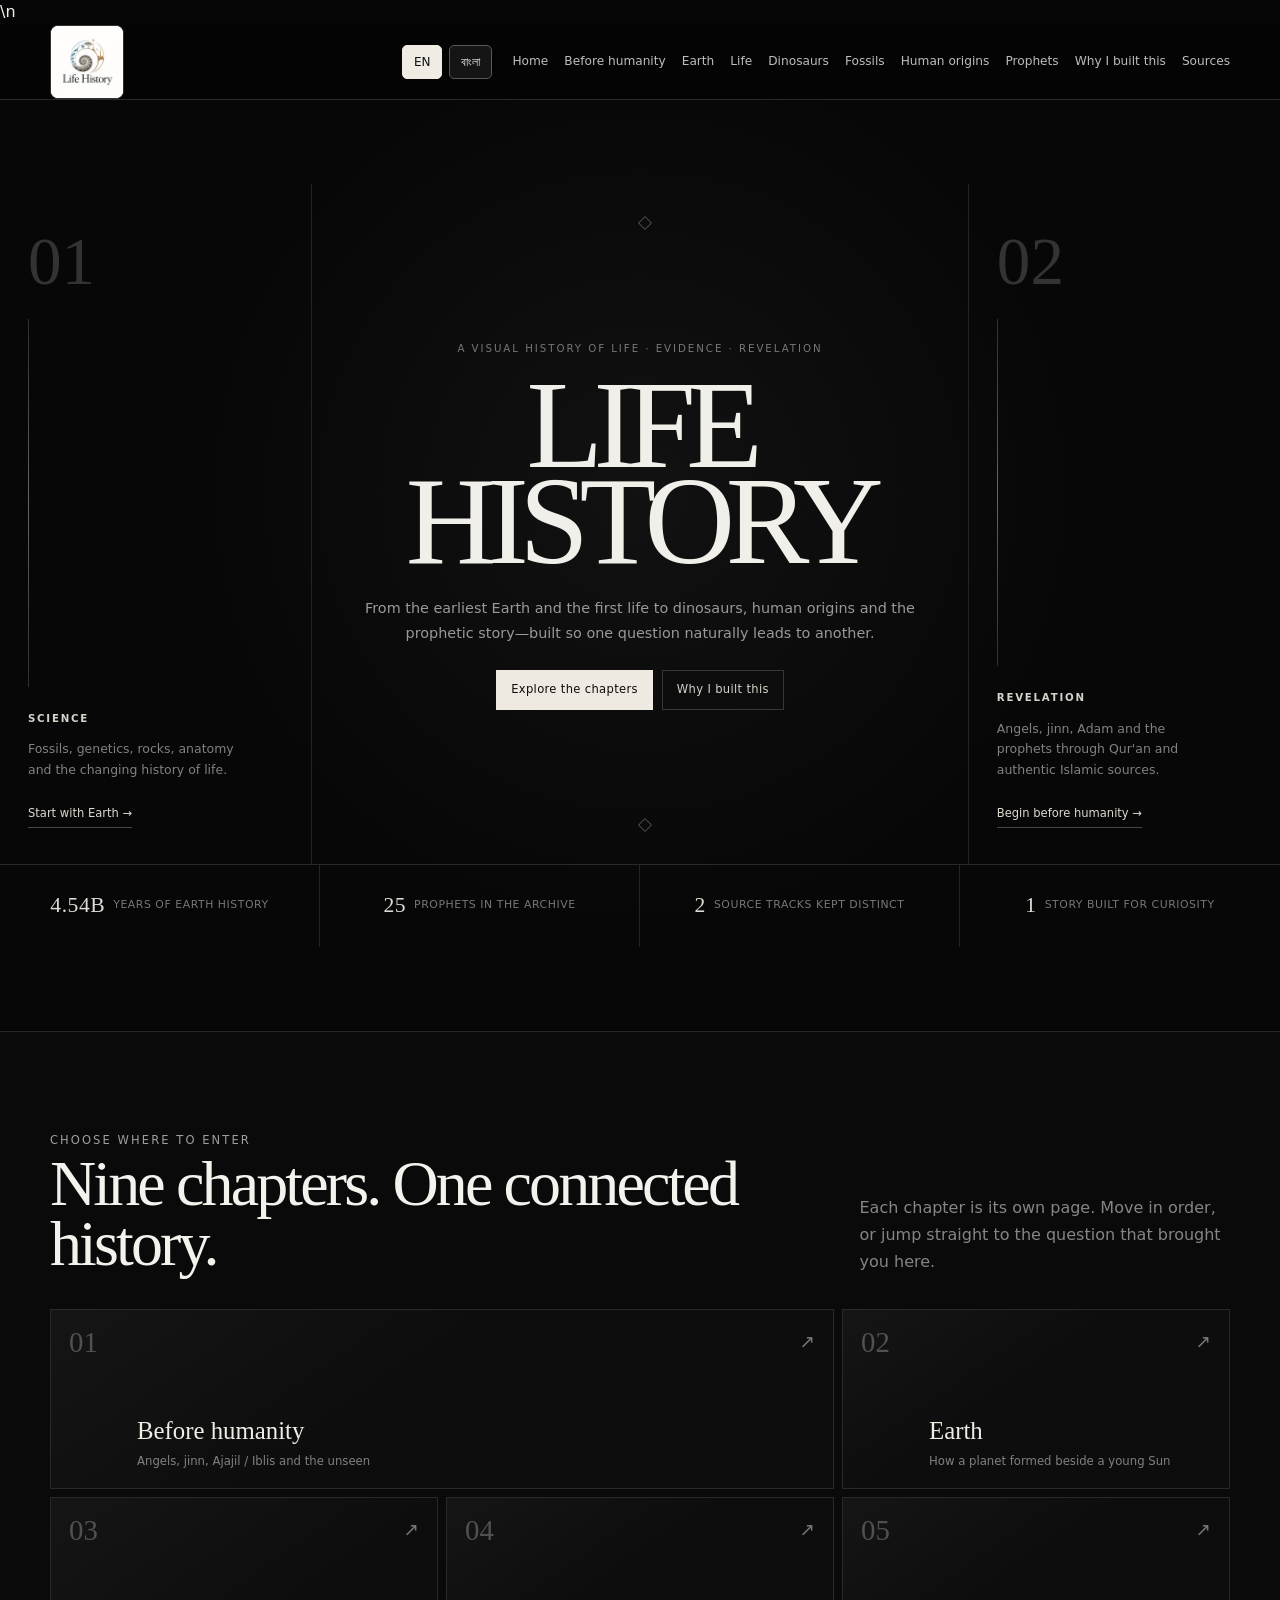
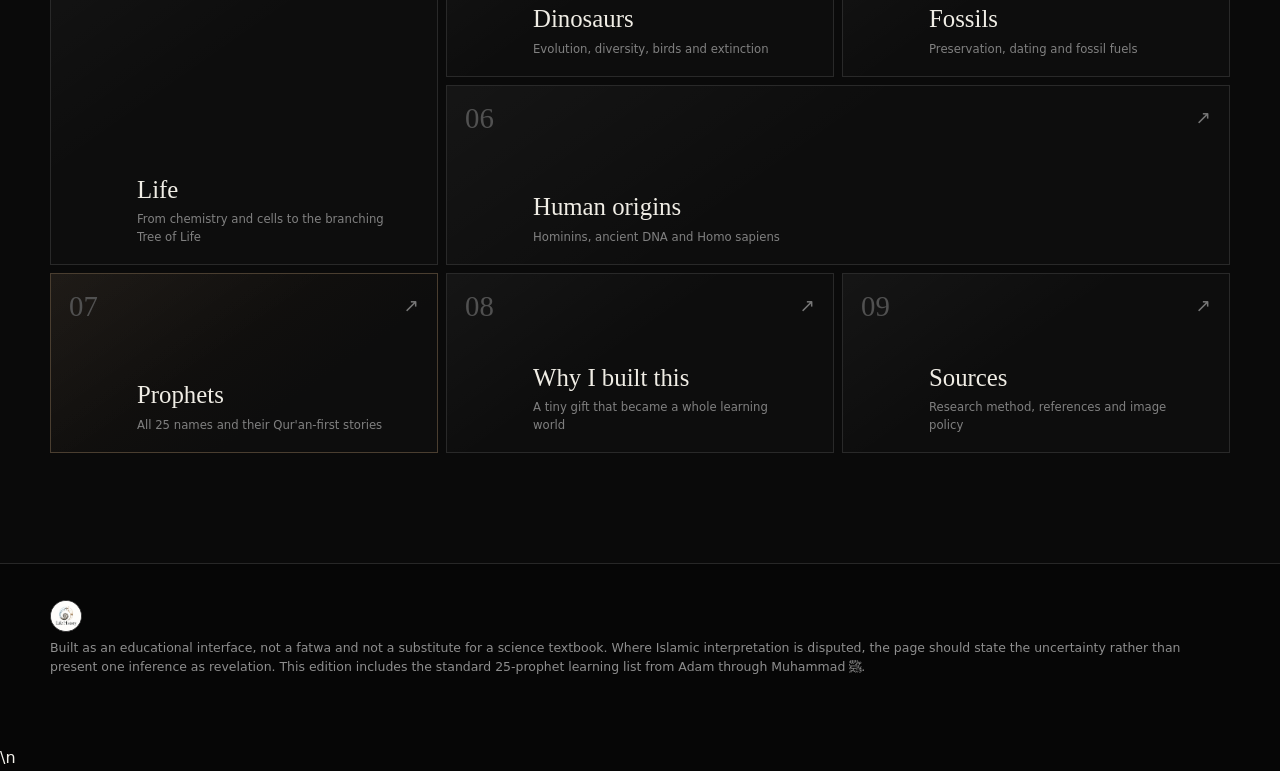
==== commit fb5cfc76: "Remove center homepage logo" ====
--- a/index.html
+++ b/index.html
@@ -238,7 +238,6 @@
 
       <div class="ref-home-center">
         <div class="ref-home-kicker">A visual history of life · evidence · revelation</div>
-        <img class="ref-home-logo" src="assets/life-history-logo.jpg" alt="Life History">
         <h1 class="ref-home-title"><span>LIFE</span><span>HISTORY</span></h1>
         <p class="ref-home-copy">From the earliest Earth and the first life to dinosaurs, human origins and the prophetic story—built so one question naturally leads to another.</p>
         <div class="ref-home-actions">
--- a/pages.css
+++ b/pages.css
@@ -230,3 +230,73 @@
   #before .section-head,
   #prophets .section-head{padding-bottom:18px}
 }
+
+
+/* Reference-inspired home page */
+.home-page{background:#060606;color:#f4f2ec}
+.home-page .topbar{background:rgba(5,5,5,.94);backdrop-filter:blur(14px);border-bottom:1px solid #2a2a2a}
+.home-page .modebar{display:none!important}
+.home-page main{overflow:hidden}
+.site-brand-logo{display:block;width:74px;height:74px;object-fit:contain;background:#fff;border:1px solid #303030;border-radius:8px}
+.footer-logo-link{display:inline-block;text-decoration:none}
+.footer-site-logo{display:block;width:145px;height:auto;object-fit:contain;background:#fff;border:1px solid #303030;border-radius:8px}
+
+.ref-home-hero{
+  min-height:calc(100svh - 86px);
+  display:grid;grid-template-rows:1fr auto;
+  border-bottom:1px solid #262626;
+  background:
+    linear-gradient(90deg,transparent calc(25% - .5px),#1d1d1d 25%,transparent calc(25% + .5px)),
+    linear-gradient(90deg,transparent calc(75% - .5px),#1d1d1d 75%,transparent calc(75% + .5px)),
+    radial-gradient(circle at 50% 42%,rgba(255,255,255,.045),transparent 28rem),
+    #070707;
+}
+.ref-home-frame{width:min(1500px,100%);margin:0 auto;display:grid;grid-template-columns:minmax(180px,1fr) minmax(460px,2.1fr) minmax(180px,1fr);min-height:680px}
+.ref-home-rail{padding:44px 28px 36px;display:flex;flex-direction:column;justify-content:space-between;border-color:#242424}
+.ref-home-rail-left{border-right:1px solid #242424}.ref-home-rail-right{border-left:1px solid #242424}
+.ref-rail-no{font:400 4.2rem/1 Georgia,serif;color:#333}
+.ref-rail-rule{width:1px;min-height:150px;flex:1;margin:24px 0;background:linear-gradient(#2e2e2e,#666,#2e2e2e)}
+.ref-rail-label{font-size:.64rem;letter-spacing:.17em;font-weight:700;color:#d5d2ca;margin-bottom:10px}
+.ref-home-rail p{color:#818181;font-size:.78rem;line-height:1.65;max-width:210px}
+.ref-home-rail a{display:inline-block;margin-top:12px;color:#ddd9cf;text-decoration:none;font-size:.72rem;border-bottom:1px solid #464646;padding-bottom:4px}
+.ref-home-center{position:relative;display:flex;flex-direction:column;align-items:center;justify-content:center;text-align:center;padding:58px 38px 54px}
+.ref-home-center::before,.ref-home-center::after{content:"";position:absolute;width:8px;height:8px;border:1px solid #4b4b4b;transform:rotate(45deg)}
+.ref-home-center::before{top:34px;left:50%}.ref-home-center::after{bottom:34px;left:50%}
+.ref-home-kicker{text-transform:uppercase;letter-spacing:.19em;font-size:.64rem;color:#777;margin-bottom:20px}
+.ref-home-logo{width:min(270px,42vw);aspect-ratio:1;object-fit:contain;display:block;background:#fff;border-radius:50%;box-shadow:0 0 0 1px #2f2f2f,0 24px 80px rgba(0,0,0,.38);margin-bottom:-4px}
+.ref-home-title{font:400 clamp(4.4rem,9.8vw,10.2rem)/.76 Georgia,"Times New Roman",serif;letter-spacing:-.075em;margin:0;color:#f1efe9;position:relative;z-index:2}
+.ref-home-title span{display:block}
+.ref-home-copy{max-width:680px;color:#999;font-size:.9rem;line-height:1.75;margin:28px auto 0}
+.ref-home-actions{display:flex;gap:9px;flex-wrap:wrap;justify-content:center;margin-top:24px}
+.ref-home-actions a{padding:10px 14px;border:1px solid #373737;text-decoration:none;font-size:.72rem;letter-spacing:.03em}
+.ref-primary{background:#eeeae1;color:#0d0d0d;border-color:#eeeae1!important}.ref-secondary{background:#0d0d0d;color:#d6d2c9}
+.ref-home-meta{border-top:1px solid #292929;display:grid;grid-template-columns:repeat(4,1fr);width:min(1500px,100%);margin:0 auto}
+.ref-home-meta span{min-height:82px;display:flex;align-items:center;justify-content:center;gap:8px;color:#777;font-size:.68rem;text-transform:uppercase;letter-spacing:.05em;border-right:1px solid #242424;text-align:center;padding:14px}
+.ref-home-meta span:last-child{border-right:0}.ref-home-meta b{font:400 1.35rem/1 Georgia,serif;color:#dedbd3}
+
+.ref-chapters{padding:100px 0 110px;background:#0a0a0a;border-bottom:1px solid #272727}
+.ref-chapters-head{display:grid;grid-template-columns:1.35fr .65fr;gap:40px;align-items:end;margin-bottom:34px}
+.ref-chapters-head h2{font:400 clamp(2.5rem,5vw,5.4rem)/.95 Georgia,serif;letter-spacing:-.045em;margin:.25rem 0 0}
+.ref-chapters-head p{color:#858585;line-height:1.7;max-width:460px;justify-self:end;margin:0}
+.ref-chapter-grid{display:grid;grid-template-columns:repeat(3,1fr);grid-auto-rows:minmax(170px,auto);gap:8px}
+.ref-chapter{border:1px solid #292929;background:#0d0d0d;text-decoration:none;padding:18px;display:grid;grid-template-columns:54px 1fr auto;gap:14px;align-items:end;min-height:180px;position:relative;overflow:hidden;transition:transform .2s,border-color .2s,background .2s}
+.ref-chapter::before{content:"";position:absolute;inset:0;background:linear-gradient(145deg,rgba(255,255,255,.035),transparent 45%);pointer-events:none}
+.ref-chapter:hover{transform:translateY(-3px);border-color:#727272;background:#111}
+.ref-chapter-wide{grid-column:span 2}.ref-chapter-tall{grid-row:span 2;min-height:360px}
+.ref-chapter-faith{background:linear-gradient(145deg,#17130f,#0d0d0d 66%);border-color:#4a3e30}
+.ref-chapter-no{align-self:start;font:400 1.8rem/1 Georgia,serif;color:#4c4c4c}
+.ref-chapter b{display:block;color:#f0ede5;font:400 1.55rem/1.15 Georgia,serif;margin-bottom:7px}
+.ref-chapter small{display:block;color:#808080;font-size:.73rem;line-height:1.5;max-width:360px}
+.ref-chapter i{align-self:start;font-style:normal;color:#777;font-size:1.15rem}
+
+@media(max-width:1050px){
+  .ref-home-frame{grid-template-columns:160px minmax(0,1fr) 160px}.ref-home-rail{padding:32px 18px}.ref-home-title{font-size:clamp(4rem,10vw,7rem)}
+}
+@media(max-width:780px){
+  .ref-home-hero{min-height:auto;background:#070707}.ref-home-frame{display:block;min-height:0}.ref-home-center{padding:52px 18px 46px}.ref-home-rail{display:none}.ref-home-logo{width:min(230px,58vw)}.ref-home-title{font-size:clamp(4rem,17vw,7.2rem)}
+  .ref-home-meta{grid-template-columns:1fr 1fr}.ref-home-meta span:nth-child(2){border-right:0}.ref-home-meta span:nth-child(-n+2){border-bottom:1px solid #242424}
+  .ref-chapters{padding:70px 0}.ref-chapters-head{grid-template-columns:1fr;gap:16px}.ref-chapters-head p{justify-self:start}.ref-chapter-grid{grid-template-columns:1fr 1fr}.ref-chapter-wide{grid-column:span 2}.ref-chapter-tall{grid-row:auto;min-height:180px}
+}
+@media(max-width:540px){
+  .site-brand-logo{width:58px;height:58px}.ref-home-title{font-size:clamp(3.5rem,18vw,5.4rem)}.ref-home-copy{font-size:.82rem}.ref-chapter-grid{grid-template-columns:1fr}.ref-chapter-wide{grid-column:auto}.ref-chapter{min-height:155px}
+}
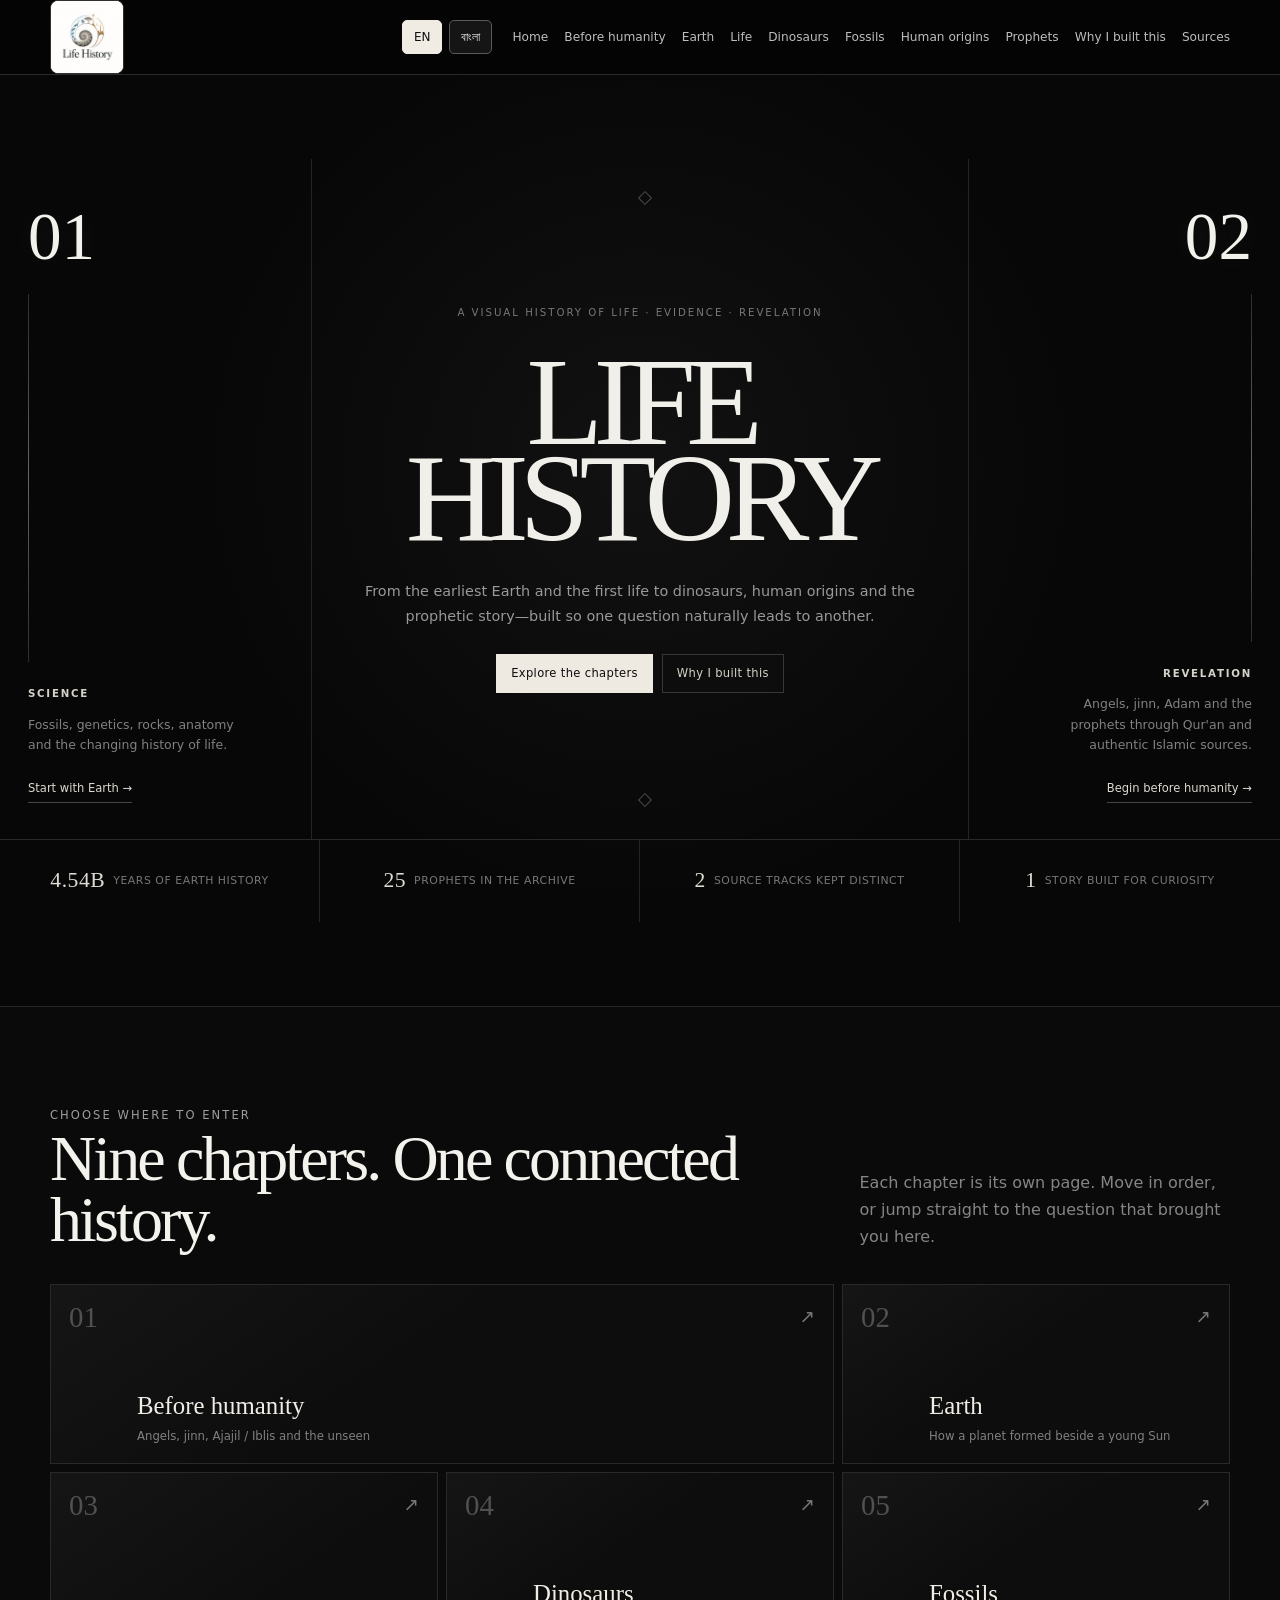
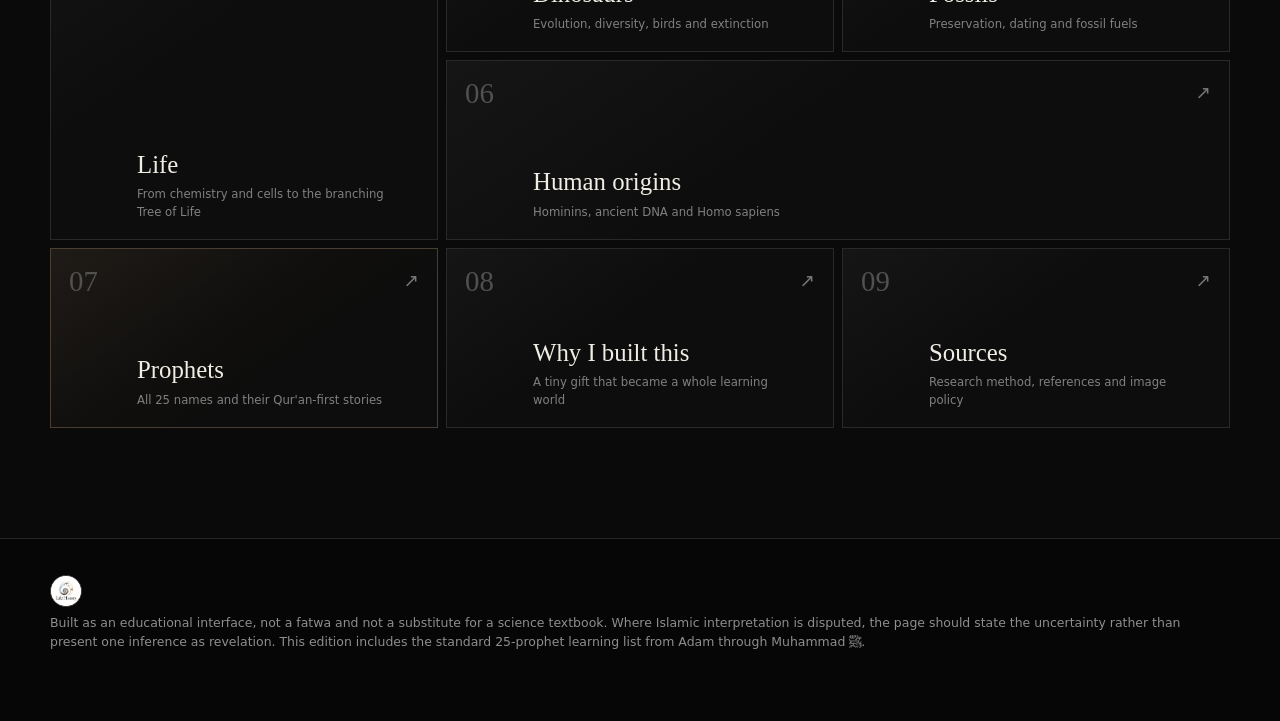
==== commit 7133bdb7: "Remove stray literal newline text from homepage" ====
--- a/index.html
+++ b/index.html
@@ -199,7 +199,7 @@
   html[lang="bn"] p,html[lang="bn"] li{line-height:1.85}
   html[lang="bn"] .kicker,html[lang="bn"] .eyebrow{letter-spacing:.04em}
   </style>
-  <link rel="stylesheet" href="biology.css" />\n
+  <link rel="stylesheet" href="biology.css" />
 <link rel="stylesheet" href="prophets.css" />
   <link rel="stylesheet" href="unseen.css" />
   <link rel="stylesheet" href="story.css" />
@@ -307,7 +307,7 @@
       });
     }));
 </script>
-\n
+
 <script src="prophets.js"></script>
 <script>
 (function(){
--- a/pages.css
+++ b/pages.css
@@ -300,3 +300,260 @@
 @media(max-width:540px){
   .site-brand-logo{width:58px;height:58px}.ref-home-title{font-size:clamp(3.5rem,18vw,5.4rem)}.ref-home-copy{font-size:.82rem}.ref-chapter-grid{grid-template-columns:1fr}.ref-chapter-wide{grid-column:auto}.ref-chapter{min-height:155px}
 }
+
+
+/* Homepage alignment polish v2 */
+.home-page .ref-rail-no{
+  color:#f3f1eb;
+  opacity:1;
+  text-shadow:0 0 26px rgba(255,255,255,.08);
+}
+.home-page .ref-home-center{
+  padding-top:72px;
+  padding-bottom:72px;
+}
+.home-page .ref-home-kicker{
+  margin-bottom:34px;
+}
+.home-page .ref-home-title{
+  margin:0;
+}
+.home-page .ref-home-copy{
+  margin-top:34px;
+}
+
+/* Keep the homepage columns optically balanced on desktop. */
+.home-page .ref-home-rail{
+  align-items:flex-start;
+}
+.home-page .ref-home-rail-right{
+  align-items:flex-end;
+  text-align:right;
+}
+.home-page .ref-home-rail-right .ref-rail-rule{
+  margin-left:auto;
+}
+.home-page .ref-home-rail-right p{
+  margin-left:auto;
+}
+
+/* Mobile: explicit alignment rules instead of relying on desktop wrapping. */
+@media(max-width:780px){
+  .home-page .topbar .nav{
+    display:grid;
+    grid-template-columns:auto 1fr auto;
+    grid-template-areas:
+      "brand spacer language"
+      "nav nav nav";
+    align-items:center;
+    gap:10px 12px;
+    padding:8px 0 10px;
+  }
+  .home-page .brand-lockup{
+    grid-area:brand;
+    justify-self:start;
+    margin:0!important;
+  }
+  .home-page .language-switch{
+    grid-area:language;
+    justify-self:end;
+    margin:0!important;
+  }
+  .home-page .navlinks{
+    grid-area:nav;
+    width:100%;
+    display:flex!important;
+    flex-wrap:nowrap!important;
+    overflow-x:auto;
+    overflow-y:hidden;
+    gap:15px;
+    padding:8px 0 2px;
+    scrollbar-width:none;
+    -webkit-overflow-scrolling:touch;
+  }
+  .home-page .navlinks::-webkit-scrollbar{display:none}
+  .home-page .navlinks a{
+    flex:0 0 auto;
+    white-space:nowrap;
+  }
+
+  .home-page .ref-home-frame{
+    display:block;
+    width:100%;
+    min-height:0;
+  }
+  .home-page .ref-home-rail{
+    display:none;
+  }
+  .home-page .ref-home-center{
+    width:min(100% - 28px,700px);
+    margin:0 auto;
+    padding:54px 0 48px;
+    min-height:0;
+  }
+  .home-page .ref-home-center::before{
+    top:26px;
+  }
+  .home-page .ref-home-center::after{
+    bottom:24px;
+  }
+  .home-page .ref-home-kicker{
+    width:100%;
+    text-align:center;
+    margin:0 0 26px;
+    letter-spacing:.13em;
+    line-height:1.5;
+  }
+  .home-page .ref-home-title{
+    width:100%;
+    font-size:clamp(4rem,17vw,7rem);
+    line-height:.8;
+    letter-spacing:-.065em;
+    text-align:center;
+  }
+  .home-page .ref-home-copy{
+    width:min(100%,560px);
+    margin:28px auto 0;
+    text-align:center;
+    padding:0 2px;
+  }
+  .home-page .ref-home-actions{
+    width:100%;
+    margin-top:24px;
+  }
+
+  .home-page .ref-home-meta{
+    grid-template-columns:1fr 1fr;
+    width:100%;
+  }
+  .home-page .ref-home-meta span{
+    min-height:76px;
+    padding:12px 10px;
+    justify-content:center;
+    text-align:center;
+  }
+
+  .home-page .ref-chapters .wrap{
+    width:min(100% - 28px,var(--max));
+  }
+  .home-page .ref-chapters-head{
+    text-align:left;
+  }
+  .home-page .ref-chapters-head h2{
+    font-size:clamp(2.6rem,11vw,4.4rem);
+  }
+  .home-page .ref-chapter-grid{
+    align-items:stretch;
+  }
+}
+
+@media(max-width:540px){
+  .home-page .topbar .nav{
+    grid-template-columns:58px 1fr auto;
+  }
+  .home-page .site-brand-logo{
+    width:54px;
+    height:54px;
+  }
+  .home-page .language-switch{
+    gap:5px;
+  }
+  .home-page .language-switch button{
+    padding:6px 9px;
+    font-size:.7rem;
+  }
+  .home-page .ref-home-center{
+    width:min(100% - 24px,560px);
+    padding:46px 0 42px;
+  }
+  .home-page .ref-home-kicker{
+    font-size:.58rem;
+    margin-bottom:22px;
+  }
+  .home-page .ref-home-title{
+    font-size:clamp(3.7rem,20vw,5.4rem);
+    line-height:.8;
+  }
+  .home-page .ref-home-copy{
+    font-size:.8rem;
+    line-height:1.65;
+    margin-top:24px;
+  }
+  .home-page .ref-home-actions{
+    display:grid;
+    grid-template-columns:1fr;
+    width:min(100%,330px);
+    margin-left:auto;
+    margin-right:auto;
+  }
+  .home-page .ref-home-actions a{
+    width:100%;
+    text-align:center;
+  }
+  .home-page .ref-home-meta{
+    grid-template-columns:1fr;
+  }
+  .home-page .ref-home-meta span{
+    border-right:0!important;
+    border-bottom:1px solid #242424!important;
+  }
+  .home-page .ref-home-meta span:last-child{
+    border-bottom:0!important;
+  }
+  .home-page .ref-chapters{
+    padding:58px 0 70px;
+  }
+  .home-page .ref-chapters .wrap{
+    width:min(100% - 22px,var(--max));
+  }
+  .home-page .ref-chapters-head{
+    gap:12px;
+    margin-bottom:24px;
+  }
+  .home-page .ref-chapters-head h2{
+    font-size:clamp(2.35rem,12vw,3.6rem);
+  }
+  .home-page .ref-chapter-grid{
+    grid-template-columns:1fr;
+    gap:8px;
+  }
+  .home-page .ref-chapter,
+  .home-page .ref-chapter-wide,
+  .home-page .ref-chapter-tall{
+    grid-column:auto;
+    grid-row:auto;
+    min-height:142px;
+    grid-template-columns:46px minmax(0,1fr) 22px;
+    gap:11px;
+    padding:16px;
+  }
+  .home-page .ref-chapter b{
+    font-size:1.35rem;
+  }
+  .home-page .ref-chapter small{
+    font-size:.72rem;
+  }
+  .home-page .ref-chapter-no{
+    font-size:1.5rem;
+  }
+}
+
+
+/* Remove Google Translate original-text hover UI */
+#goog-gt-tt,
+.goog-te-balloon-frame,
+.goog-tooltip,
+.goog-tooltip:hover{
+  display:none!important;
+  visibility:hidden!important;
+  opacity:0!important;
+  pointer-events:none!important;
+}
+.goog-text-highlight{
+  background:transparent!important;
+  box-shadow:none!important;
+  border:0!important;
+}
+html[lang="bn"] [title]{
+  pointer-events:auto;
+}
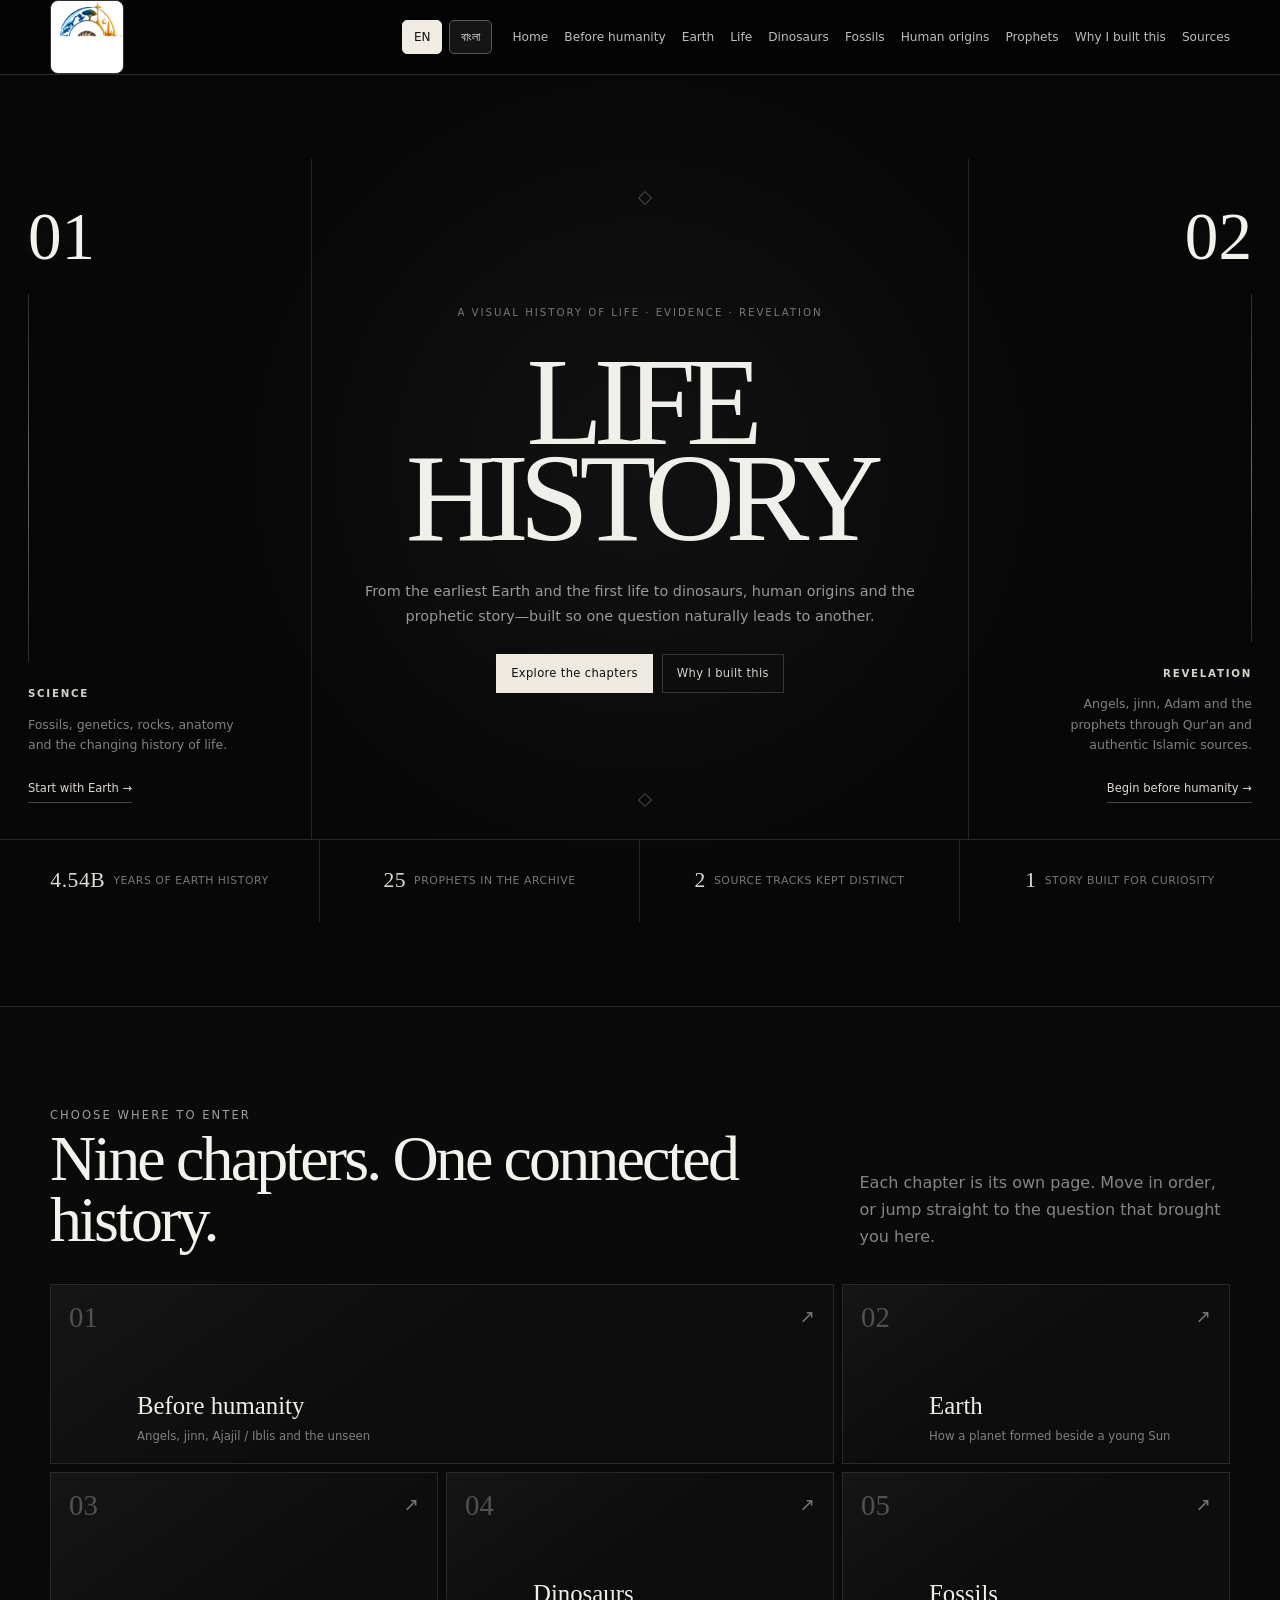
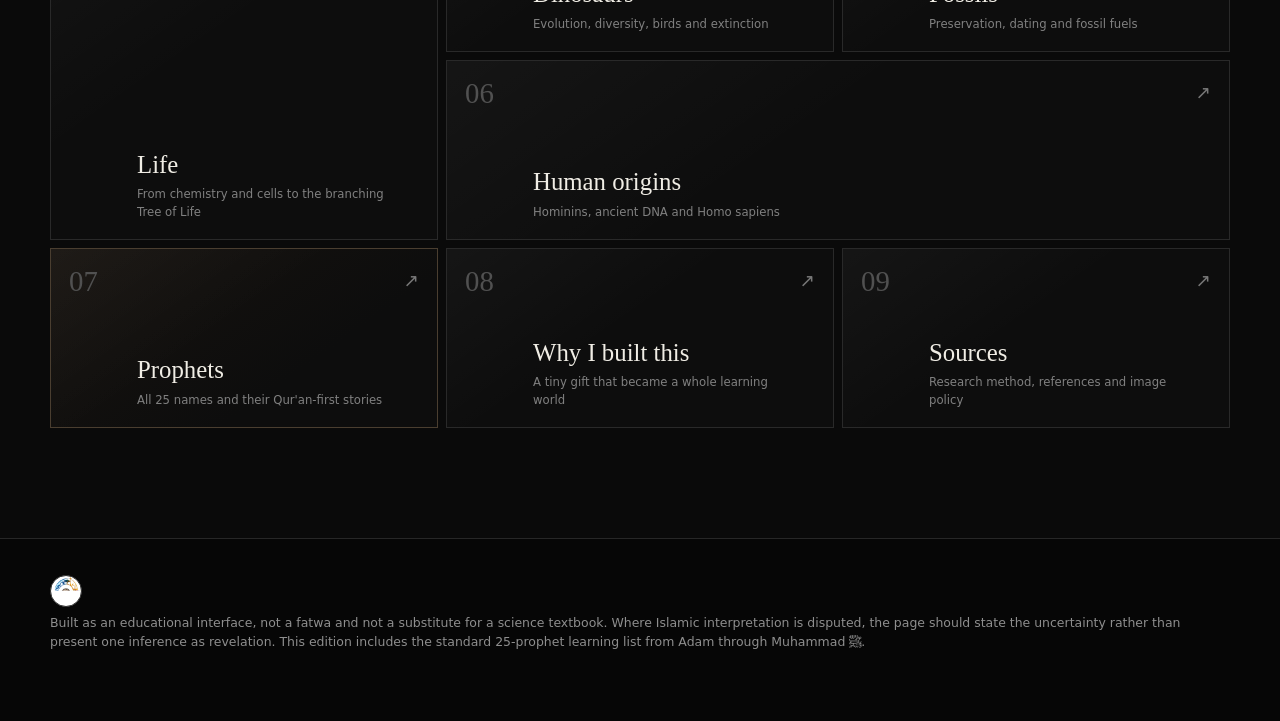
==== commit 664f75f2: "Use final Life History logo in homepage and browser tab" ====
--- a/index.html
+++ b/index.html
@@ -203,12 +203,12 @@
 <link rel="stylesheet" href="prophets.css" />
   <link rel="stylesheet" href="unseen.css" />
   <link rel="stylesheet" href="story.css" />
-<link rel="icon" type="image/svg+xml" href="assets/life-history-logo.svg"><meta property="og:site_name" content="Life History"><meta property="og:image" content="assets/life-history-logo.svg"><style>.brand-lockup{display:inline-flex;align-items:center;gap:10px;text-decoration:none;flex-shrink:0}.brand-icon{width:38px;height:38px;border-radius:50%;object-fit:cover;background:#f7f4ef}.footer-brand{display:inline-flex;align-items:center;gap:10px}.footer-brand img{width:32px;height:32px;border-radius:50%}@media(max-width:620px){.brand-icon{width:32px;height:32px}.brand-lockup{font-size:.7rem}}</style>  <link rel="stylesheet" href="pages.css" />
+<link rel="icon" type="image/png" href="assets/life-history-logo.png?v=4"><link rel="shortcut icon" type="image/png" href="assets/life-history-logo.png?v=4"><link rel="apple-touch-icon" href="assets/life-history-logo.png?v=4"><meta property="og:site_name" content="Life History"><meta property="og:image" content="assets/life-history-logo.svg"><style>.brand-lockup{display:inline-flex;align-items:center;gap:10px;text-decoration:none;flex-shrink:0}.brand-icon{width:38px;height:38px;border-radius:50%;object-fit:cover;background:#f7f4ef}.footer-brand{display:inline-flex;align-items:center;gap:10px}.footer-brand img{width:32px;height:32px;border-radius:50%}@media(max-width:620px){.brand-icon{width:32px;height:32px}.brand-lockup{font-size:.7rem}}</style>  <link rel="stylesheet" href="pages.css" />
 <meta name="theme-color" content="#0a0a0a"></head>
 <body class="home-page">
   <header class="topbar">
     <div class="wrap nav">
-      <a class="brand brand-lockup" href="index.html" aria-current="page" aria-label="Life History home"><img class="brand-icon" src="assets/life-history-logo.svg" alt=""><span>LIFE HISTORY</span></a><div class="language-switch" role="group" aria-label="Website language"><button type="button" id="lang-en" aria-pressed="true">EN</button><button type="button" id="lang-bn" aria-pressed="false">বাংলা</button></div><div id="google_translate_element" aria-hidden="true"></div>
+      <a class="brand brand-lockup" href="index.html" aria-current="page" aria-label="Life History home"><img class="brand-icon" src="assets/life-history-logo.png?v=4" alt=""><span>LIFE HISTORY</span></a><div class="language-switch" role="group" aria-label="Website language"><button type="button" id="lang-en" aria-pressed="true">EN</button><button type="button" id="lang-bn" aria-pressed="false">বাংলা</button></div><div id="google_translate_element" aria-hidden="true"></div>
       <nav class="navlinks">
         <a href="index.html">Home</a>
         <a href="before-humanity.html">Before humanity</a>
@@ -292,7 +292,7 @@
 
   <footer class="footer">
     <div class="wrap">
-      <span class="footer-brand"><img src="assets/life-history-logo.svg" alt=""><b>LIFE HISTORY</b></span><br>
+      <span class="footer-brand"><img src="assets/life-history-logo.png?v=4" alt=""><b>LIFE HISTORY</b></span><br>
       Built as an educational interface, not a fatwa and not a substitute for a science textbook. Where Islamic interpretation is disputed, the page should state the uncertainty rather than present one inference as revelation. This edition includes the standard 25-prophet learning list from Adam through Muhammad ﷺ.
     </div>
   </footer>
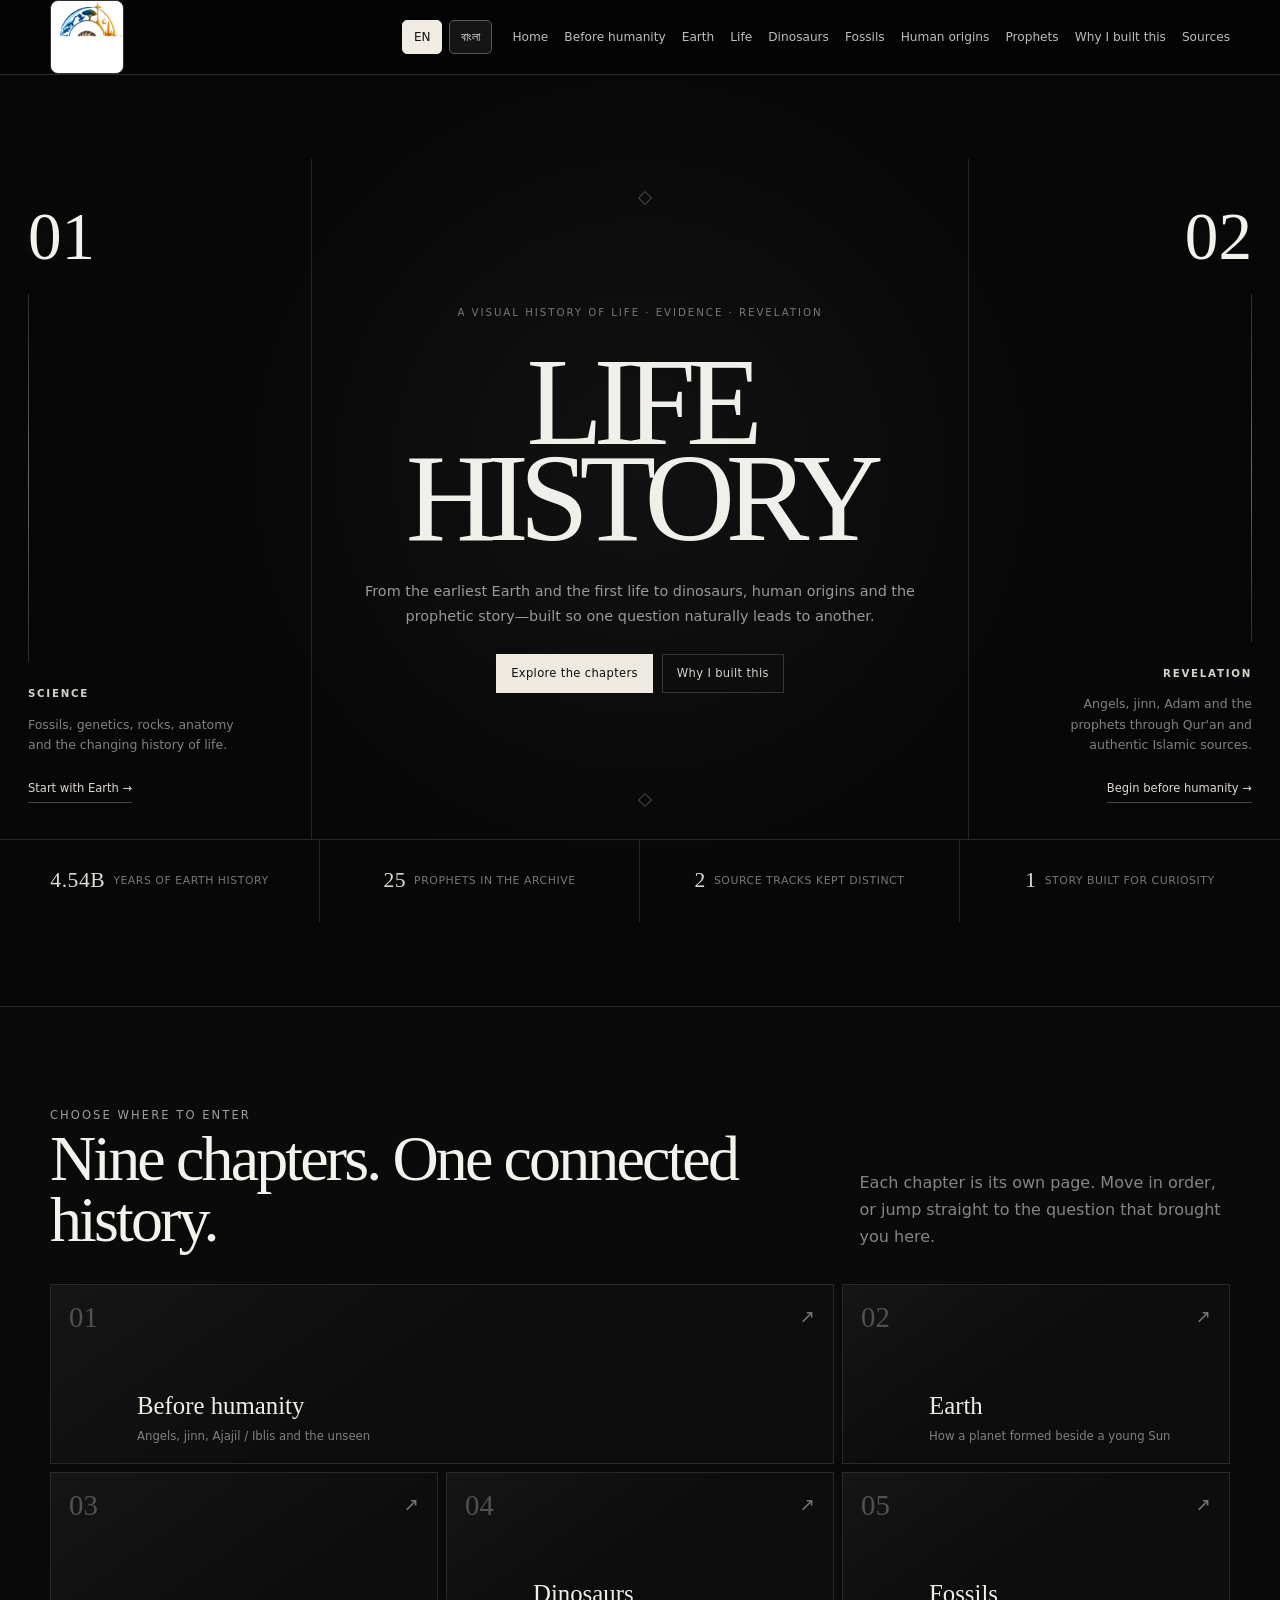
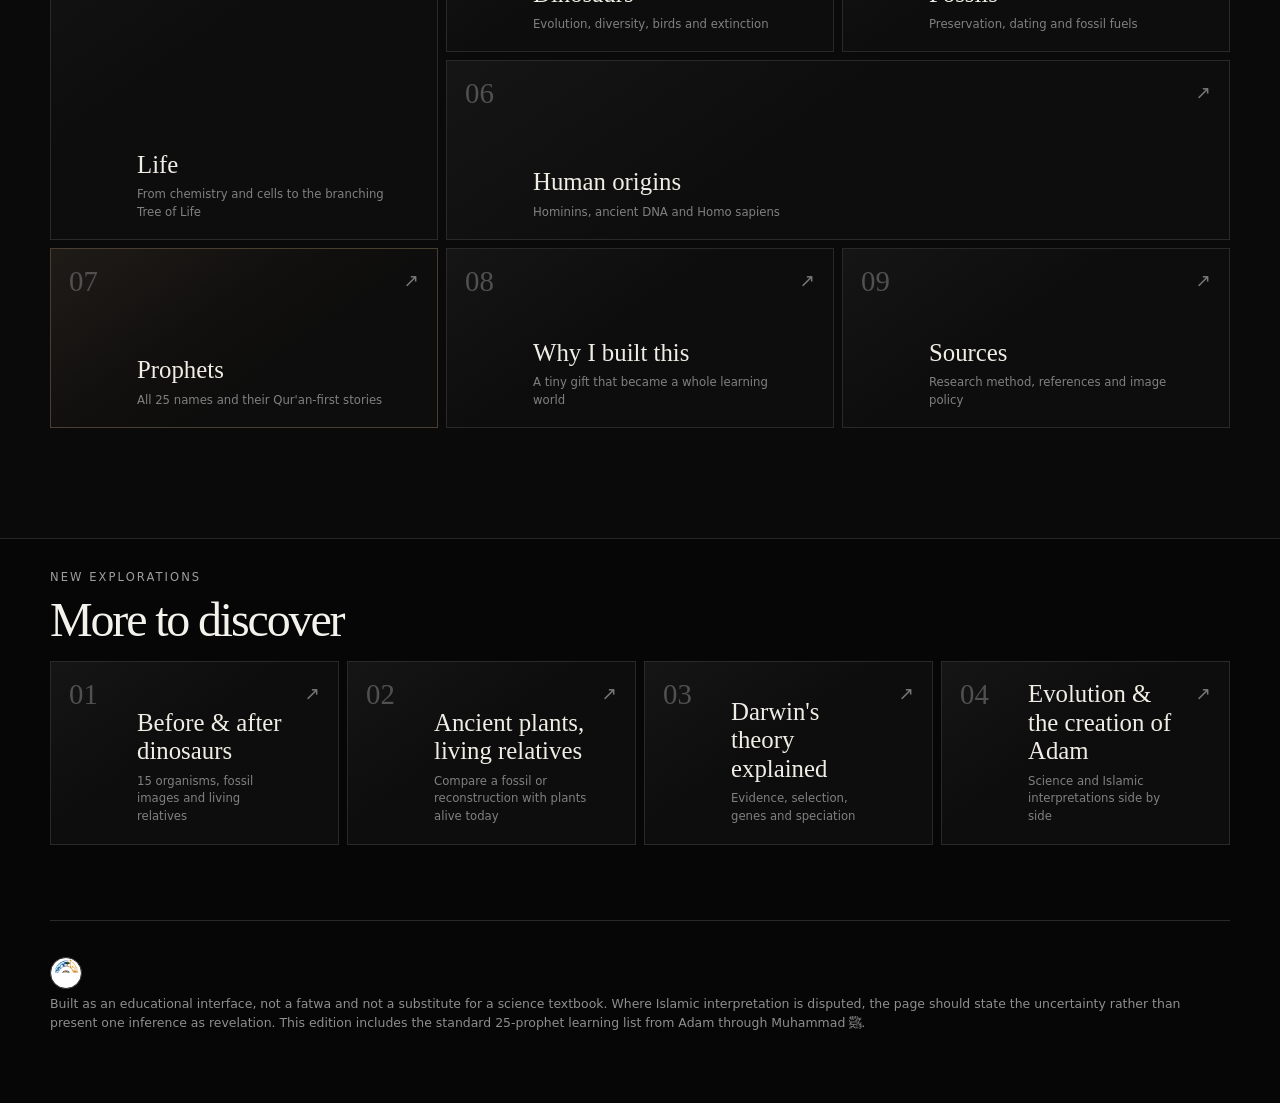
==== commit be3b4a60: "Feature new prehistoric galleries and cite reviewed scientific Islamic sources" ====
--- a/index.html
+++ b/index.html
@@ -203,7 +203,7 @@
 <link rel="stylesheet" href="prophets.css" />
   <link rel="stylesheet" href="unseen.css" />
   <link rel="stylesheet" href="story.css" />
-<link rel="icon" type="image/png" href="assets/life-history-logo.png?v=4"><link rel="shortcut icon" type="image/png" href="assets/life-history-logo.png?v=4"><link rel="apple-touch-icon" href="assets/life-history-logo.png?v=4"><meta property="og:site_name" content="Life History"><meta property="og:image" content="assets/life-history-logo.svg"><style>.brand-lockup{display:inline-flex;align-items:center;gap:10px;text-decoration:none;flex-shrink:0}.brand-icon{width:38px;height:38px;border-radius:50%;object-fit:cover;background:#f7f4ef}.footer-brand{display:inline-flex;align-items:center;gap:10px}.footer-brand img{width:32px;height:32px;border-radius:50%}@media(max-width:620px){.brand-icon{width:32px;height:32px}.brand-lockup{font-size:.7rem}}</style>  <link rel="stylesheet" href="pages.css" />
+<link rel="icon" type="image/png" href="assets/life-history-logo.png?v=4"><link rel="shortcut icon" type="image/png" href="assets/life-history-logo.png?v=4"><link rel="apple-touch-icon" href="assets/life-history-logo.png?v=4"><meta property="og:site_name" content="Life History"><meta property="og:image" content="assets/life-history-logo.png?v=4"><style>.brand-lockup{display:inline-flex;align-items:center;gap:10px;text-decoration:none;flex-shrink:0}.brand-icon{width:38px;height:38px;border-radius:50%;object-fit:cover;background:#f7f4ef}.footer-brand{display:inline-flex;align-items:center;gap:10px}.footer-brand img{width:32px;height:32px;border-radius:50%}@media(max-width:620px){.brand-icon{width:32px;height:32px}.brand-lockup{font-size:.7rem}}</style>  <link rel="stylesheet" href="pages.css" />
 <meta name="theme-color" content="#0a0a0a"></head>
 <body class="home-page">
   <header class="topbar">
@@ -288,6 +288,14 @@
       </div>
     </div>
   </section>
+<section class="wrap" aria-labelledby="new-explorations-heading" style="padding:30px 0 75px">
+<div class="kicker">New explorations</div><h2 id="new-explorations-heading" style="font-size:clamp(1.7rem,4vw,3rem);margin:10px 0 18px">More to discover</h2>
+<div class="ref-chapter-grid" style="grid-template-columns:repeat(auto-fit,minmax(210px,1fr))">
+<a class="ref-chapter" href="dinosaurs.html#prehistoric-gallery"><span class="ref-chapter-no">01</span><div><b>Before & after dinosaurs</b><small>15 organisms, fossil images and living relatives</small></div><i>↗</i></a>
+<a class="ref-chapter" href="life.html#plant-relics"><span class="ref-chapter-no">02</span><div><b>Ancient plants, living relatives</b><small>Compare a fossil or reconstruction with plants alive today</small></div><i>↗</i></a>
+<a class="ref-chapter" href="life.html#darwin-study"><span class="ref-chapter-no">03</span><div><b>Darwin's theory explained</b><small>Evidence, selection, genes and speciation</small></div><i>↗</i></a>
+<a class="ref-chapter" href="humans.html#human-evolution-and-islam"><span class="ref-chapter-no">04</span><div><b>Evolution & the creation of Adam</b><small>Science and Islamic interpretations side by side</small></div><i>↗</i></a>
+</div></section>
 </main>
 
   <footer class="footer">
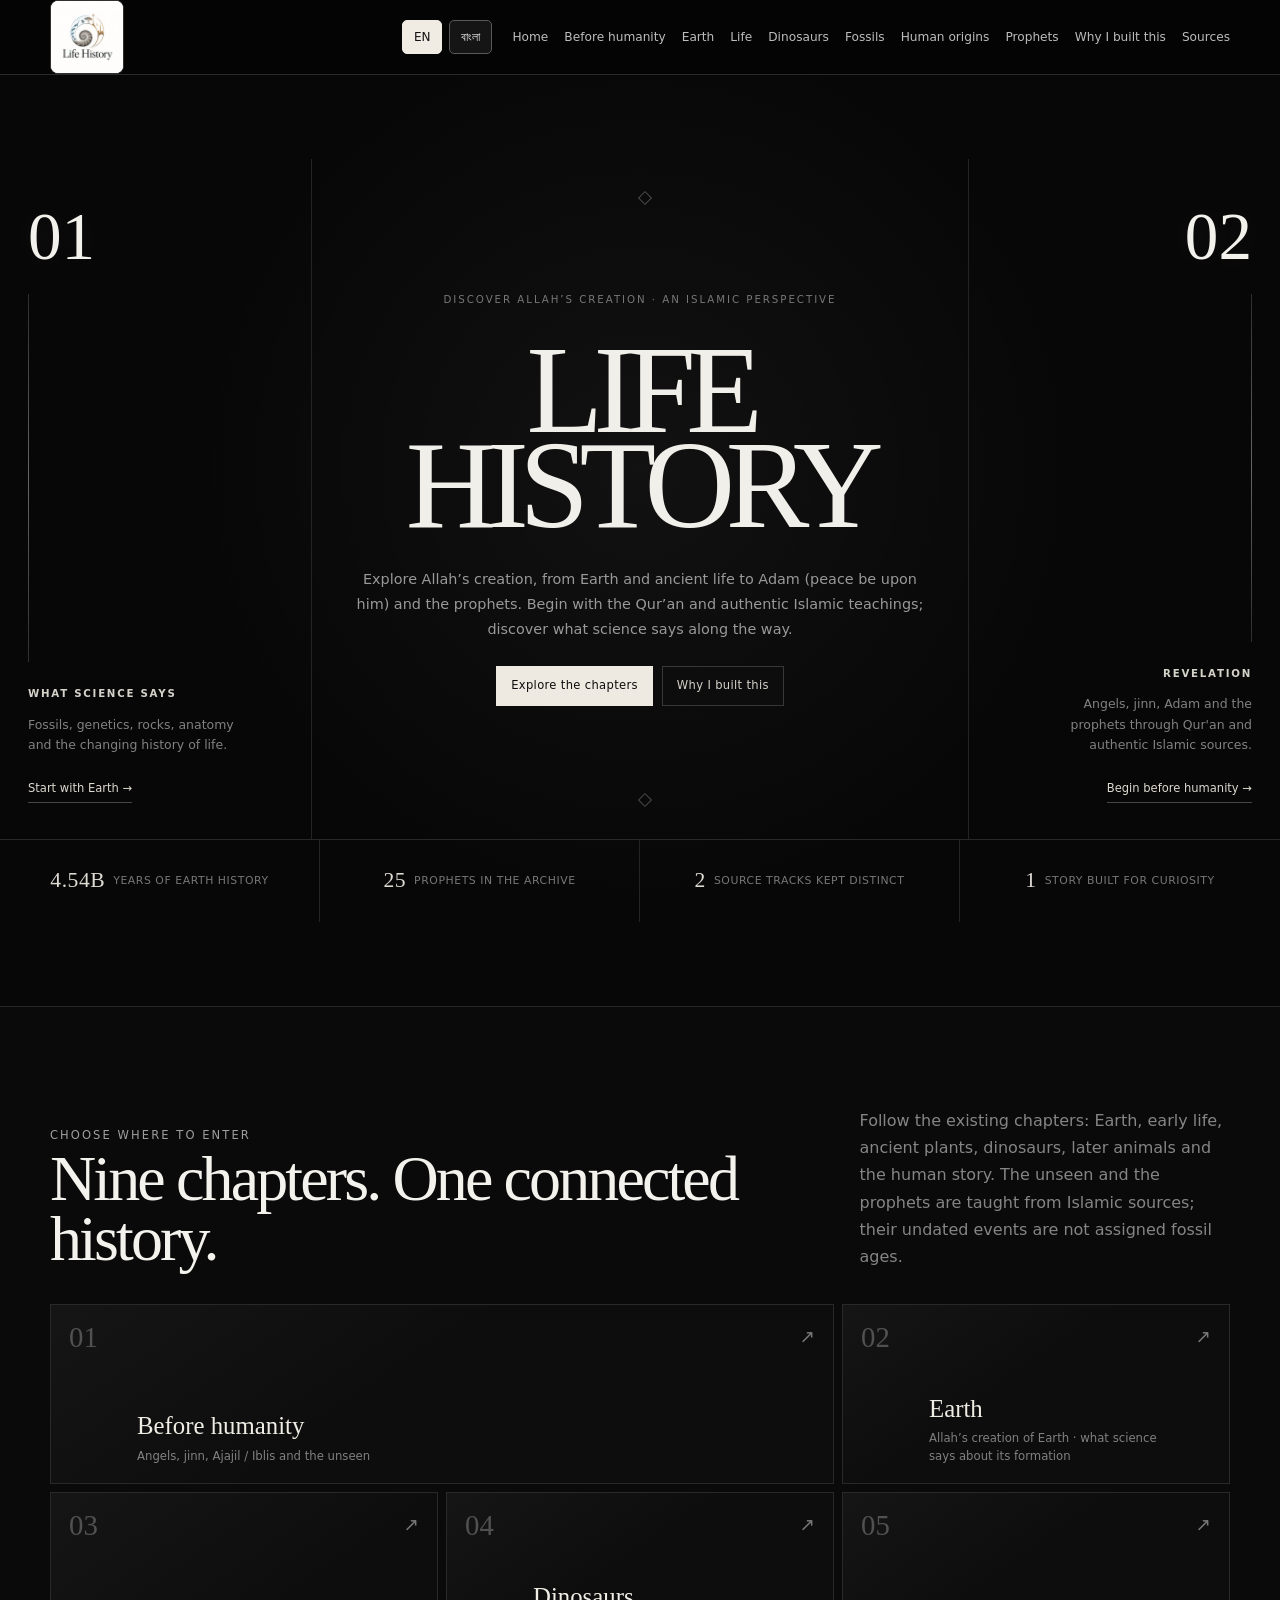
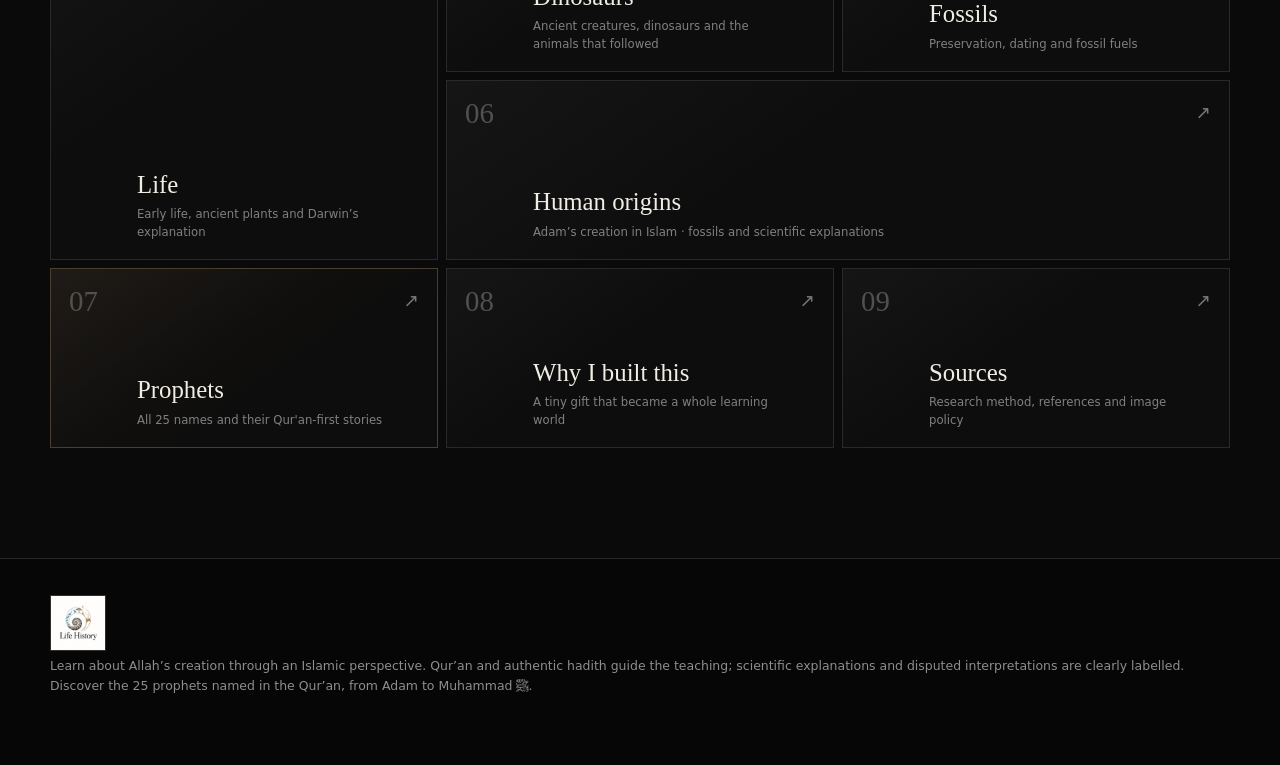
==== commit 99b710bc: "Integrate ancient-life topics chronologically, restore logo and teach through an Islamic perspective" ====
--- a/index.html
+++ b/index.html
@@ -3,8 +3,8 @@
 <head>
   <meta charset="utf-8" />
   <meta name="viewport" content="width=device-width, initial-scale=1" />
-  <meta name="description" content="Life History — a visual journey through natural history and the Islamic narrative, carefully keeping scientific evidence and revelation distinct." />
-  <title>Life History — Science & Revelation</title>
+  <meta name="description" content="Life History — explore Allah’s creation through an Islamic perspective, with Qur’an-based teaching and clearly labelled scientific explanations." />
+  <title>Life History — Allah’s Creation & Islamic History</title>
   <style>
     :root{
       --ink:#0a0a0a;--paper:#f4f2ed;--muted:#a5a5a5;--line:#2a2a2a;--panel:#111;
@@ -203,12 +203,12 @@
 <link rel="stylesheet" href="prophets.css" />
   <link rel="stylesheet" href="unseen.css" />
   <link rel="stylesheet" href="story.css" />
-<link rel="icon" type="image/png" href="assets/life-history-logo.png?v=4"><link rel="shortcut icon" type="image/png" href="assets/life-history-logo.png?v=4"><link rel="apple-touch-icon" href="assets/life-history-logo.png?v=4"><meta property="og:site_name" content="Life History"><meta property="og:image" content="assets/life-history-logo.png?v=4"><style>.brand-lockup{display:inline-flex;align-items:center;gap:10px;text-decoration:none;flex-shrink:0}.brand-icon{width:38px;height:38px;border-radius:50%;object-fit:cover;background:#f7f4ef}.footer-brand{display:inline-flex;align-items:center;gap:10px}.footer-brand img{width:32px;height:32px;border-radius:50%}@media(max-width:620px){.brand-icon{width:32px;height:32px}.brand-lockup{font-size:.7rem}}</style>  <link rel="stylesheet" href="pages.css" />
+<link rel="icon" type="image/png" href="assets/favicon.png?v=5"><link rel="shortcut icon" type="image/png" href="assets/favicon.png?v=5"><link rel="apple-touch-icon" href="assets/life-history-logo.png?v=5"><meta property="og:site_name" content="Life History"><meta property="og:image" content="assets/life-history-logo.png?v=5"><style>.brand-lockup{display:inline-flex;align-items:center;gap:10px;text-decoration:none;flex-shrink:0}.brand-icon{width:38px;height:38px;border-radius:50%;object-fit:cover;background:#f7f4ef}.footer-brand{display:inline-flex;align-items:center;gap:10px}.footer-brand img{width:32px;height:32px;border-radius:50%}@media(max-width:620px){.brand-icon{width:32px;height:32px}.brand-lockup{font-size:.7rem}}</style>  <link rel="stylesheet" href="pages.css?v=5" />
 <meta name="theme-color" content="#0a0a0a"></head>
 <body class="home-page">
   <header class="topbar">
     <div class="wrap nav">
-      <a class="brand brand-lockup" href="index.html" aria-current="page" aria-label="Life History home"><img class="brand-icon" src="assets/life-history-logo.png?v=4" alt=""><span>LIFE HISTORY</span></a><div class="language-switch" role="group" aria-label="Website language"><button type="button" id="lang-en" aria-pressed="true">EN</button><button type="button" id="lang-bn" aria-pressed="false">বাংলা</button></div><div id="google_translate_element" aria-hidden="true"></div>
+      <a class="brand brand-lockup" href="index.html" aria-current="page" aria-label="Life History home"><img class="brand-icon" src="assets/life-history-logo.png?v=5" alt=""><span>LIFE HISTORY</span></a><div class="language-switch" role="group" aria-label="Website language"><button type="button" id="lang-en" aria-pressed="true">EN</button><button type="button" id="lang-bn" aria-pressed="false">বাংলা</button></div><div id="google_translate_element" aria-hidden="true"></div>
       <nav class="navlinks">
         <a href="index.html">Home</a>
         <a href="before-humanity.html">Before humanity</a>
@@ -230,16 +230,16 @@
         <span class="ref-rail-no">01</span>
         <div class="ref-rail-rule"></div>
         <div>
-          <div class="ref-rail-label">SCIENCE</div>
+          <div class="ref-rail-label">WHAT SCIENCE SAYS</div>
           <p>Fossils, genetics, rocks, anatomy and the changing history of life.</p>
           <a href="earth.html">Start with Earth →</a>
         </div>
       </aside>
 
       <div class="ref-home-center">
-        <div class="ref-home-kicker">A visual history of life · evidence · revelation</div>
+        <div class="ref-home-kicker">Discover Allah’s creation · an Islamic perspective</div>
         <h1 class="ref-home-title"><span>LIFE</span><span>HISTORY</span></h1>
-        <p class="ref-home-copy">From the earliest Earth and the first life to dinosaurs, human origins and the prophetic story—built so one question naturally leads to another.</p>
+        <p class="ref-home-copy">Explore Allah’s creation, from Earth and ancient life to Adam (peace be upon him) and the prophets. Begin with the Qur’an and authentic Islamic teachings; discover what science says along the way.</p>
         <div class="ref-home-actions">
           <a class="ref-primary" href="#chapters">Explore the chapters</a>
           <a class="ref-secondary" href="why.html">Why I built this</a>
@@ -272,36 +272,29 @@
           <div class="kicker">Choose where to enter</div>
           <h2>Nine chapters. One connected history.</h2>
         </div>
-        <p>Each chapter is its own page. Move in order, or jump straight to the question that brought you here.</p>
+        <p>Follow the existing chapters: Earth, early life, ancient plants, dinosaurs, later animals and the human story. The unseen and the prophets are taught from Islamic sources; their undated events are not assigned fossil ages.</p>
       </div>
 
       <div class="ref-chapter-grid">
         <a class="ref-chapter ref-chapter-wide" href="before-humanity.html"><span class="ref-chapter-no">01</span><div><b>Before humanity</b><small>Angels, jinn, Ajajil / Iblis and the unseen</small></div><i>↗</i></a>
-        <a class="ref-chapter" href="earth.html"><span class="ref-chapter-no">02</span><div><b>Earth</b><small>How a planet formed beside a young Sun</small></div><i>↗</i></a>
-        <a class="ref-chapter ref-chapter-tall" href="life.html"><span class="ref-chapter-no">03</span><div><b>Life</b><small>From chemistry and cells to the branching Tree of Life</small></div><i>↗</i></a>
-        <a class="ref-chapter" href="dinosaurs.html"><span class="ref-chapter-no">04</span><div><b>Dinosaurs</b><small>Evolution, diversity, birds and extinction</small></div><i>↗</i></a>
+        <a class="ref-chapter" href="earth.html"><span class="ref-chapter-no">02</span><div><b>Earth</b><small>Allah’s creation of Earth · what science says about its formation</small></div><i>↗</i></a>
+        <a class="ref-chapter ref-chapter-tall" href="life.html"><span class="ref-chapter-no">03</span><div><b>Life</b><small>Early life, ancient plants and Darwin’s explanation</small></div><i>↗</i></a>
+        <a class="ref-chapter" href="dinosaurs.html"><span class="ref-chapter-no">04</span><div><b>Dinosaurs</b><small>Ancient creatures, dinosaurs and the animals that followed</small></div><i>↗</i></a>
         <a class="ref-chapter" href="fossils.html"><span class="ref-chapter-no">05</span><div><b>Fossils</b><small>Preservation, dating and fossil fuels</small></div><i>↗</i></a>
-        <a class="ref-chapter ref-chapter-wide" href="humans.html"><span class="ref-chapter-no">06</span><div><b>Human origins</b><small>Hominins, ancient DNA and Homo sapiens</small></div><i>↗</i></a>
+        <a class="ref-chapter ref-chapter-wide" href="humans.html"><span class="ref-chapter-no">06</span><div><b>Human origins</b><small>Adam’s creation in Islam · fossils and scientific explanations</small></div><i>↗</i></a>
         <a class="ref-chapter ref-chapter-faith" href="prophets.html"><span class="ref-chapter-no">07</span><div><b>Prophets</b><small>All 25 names and their Qur'an-first stories</small></div><i>↗</i></a>
         <a class="ref-chapter" href="why.html"><span class="ref-chapter-no">08</span><div><b>Why I built this</b><small>A tiny gift that became a whole learning world</small></div><i>↗</i></a>
         <a class="ref-chapter" href="sources.html"><span class="ref-chapter-no">09</span><div><b>Sources</b><small>Research method, references and image policy</small></div><i>↗</i></a>
       </div>
     </div>
   </section>
-<section class="wrap" aria-labelledby="new-explorations-heading" style="padding:30px 0 75px">
-<div class="kicker">New explorations</div><h2 id="new-explorations-heading" style="font-size:clamp(1.7rem,4vw,3rem);margin:10px 0 18px">More to discover</h2>
-<div class="ref-chapter-grid" style="grid-template-columns:repeat(auto-fit,minmax(210px,1fr))">
-<a class="ref-chapter" href="dinosaurs.html#prehistoric-gallery"><span class="ref-chapter-no">01</span><div><b>Before & after dinosaurs</b><small>15 organisms, fossil images and living relatives</small></div><i>↗</i></a>
-<a class="ref-chapter" href="life.html#plant-relics"><span class="ref-chapter-no">02</span><div><b>Ancient plants, living relatives</b><small>Compare a fossil or reconstruction with plants alive today</small></div><i>↗</i></a>
-<a class="ref-chapter" href="life.html#darwin-study"><span class="ref-chapter-no">03</span><div><b>Darwin's theory explained</b><small>Evidence, selection, genes and speciation</small></div><i>↗</i></a>
-<a class="ref-chapter" href="humans.html#human-evolution-and-islam"><span class="ref-chapter-no">04</span><div><b>Evolution & the creation of Adam</b><small>Science and Islamic interpretations side by side</small></div><i>↗</i></a>
-</div></section>
+
 </main>
 
   <footer class="footer">
     <div class="wrap">
-      <span class="footer-brand"><img src="assets/life-history-logo.png?v=4" alt=""><b>LIFE HISTORY</b></span><br>
-      Built as an educational interface, not a fatwa and not a substitute for a science textbook. Where Islamic interpretation is disputed, the page should state the uncertainty rather than present one inference as revelation. This edition includes the standard 25-prophet learning list from Adam through Muhammad ﷺ.
+      <span class="footer-brand"><img src="assets/life-history-logo.png?v=5" alt=""><b>LIFE HISTORY</b></span><br>
+      Learn about Allah’s creation through an Islamic perspective. Qur’an and authentic hadith guide the teaching; scientific explanations and disputed interpretations are clearly labelled. Discover the 25 prophets named in the Qur’an, from Adam to Muhammad ﷺ.
     </div>
   </footer>
 
--- a/pages.css
+++ b/pages.css
@@ -557,3 +557,6 @@
 html[lang="bn"] [title]{
   pointer-events:auto;
 }
+
+/* Quran-first chapter framing and in-chapter connections. */
+.islamic-introduction{margin-top:30px;margin-bottom:24px;padding:24px;border:1px solid var(--line,#ddd);border-radius:12px;background:var(--faith-bg,#f7f4ef);color:#25231f}.islamic-introduction h2{font-size:clamp(1.3rem,3vw,1.9rem);margin:8px 0 12px}.islamic-introduction p{font-size:1rem;line-height:1.8;max-width:78ch;color:#444}.islamic-introduction a{display:inline-block;margin-top:12px;color:#584b35}.story-connection{margin:32px 0 18px;padding:16px 20px;border-left:3px solid #897660;line-height:1.7;color:var(--muted,#666)}.prehistory-explorer,.darwin-study,.fair-viewpoints{scroll-margin-top:100px}.viewpoint-grid .islamic{order:-1}.brand-icon,.footer-brand img{object-fit:contain!important;border-radius:0!important;background:transparent!important;width:56px!important;height:56px!important}@media(max-width:620px){.brand-icon{width:42px!important;height:42px!important}.islamic-introduction{width:calc(100% - 32px);padding:18px}}
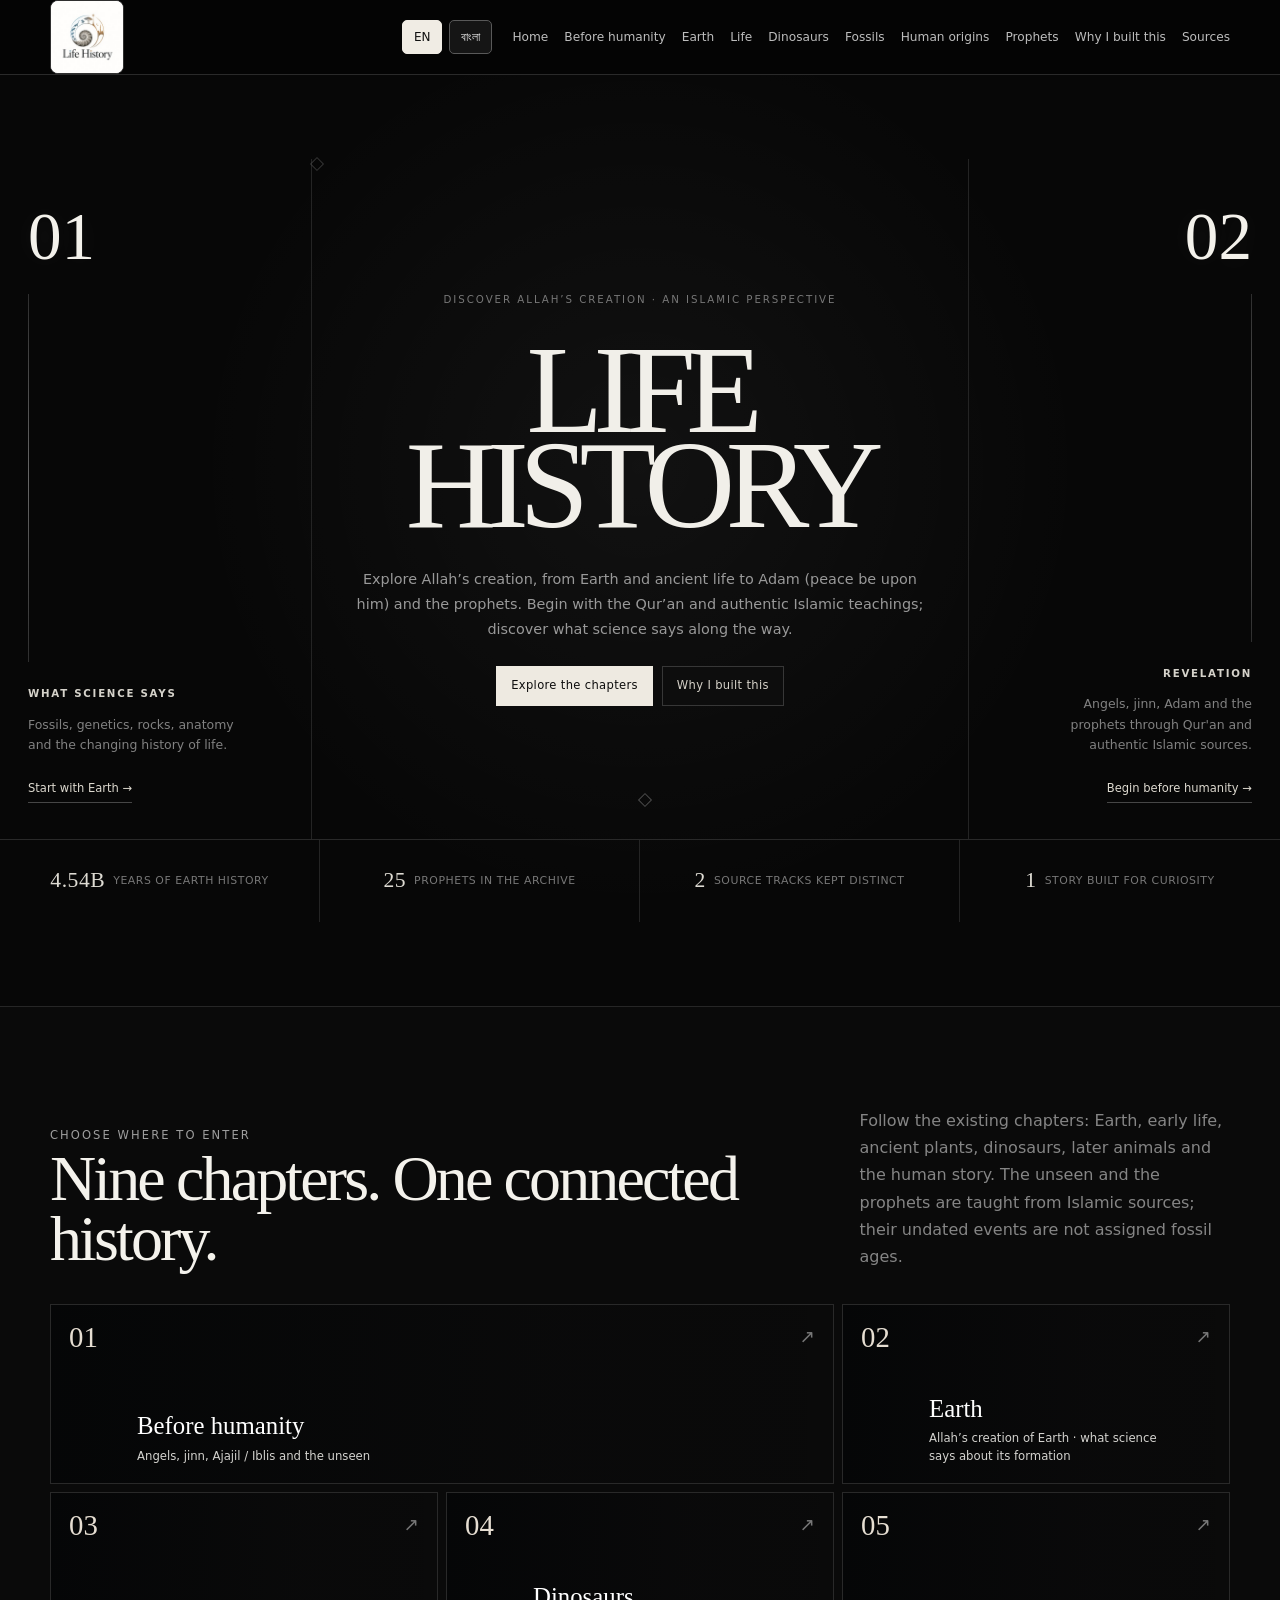
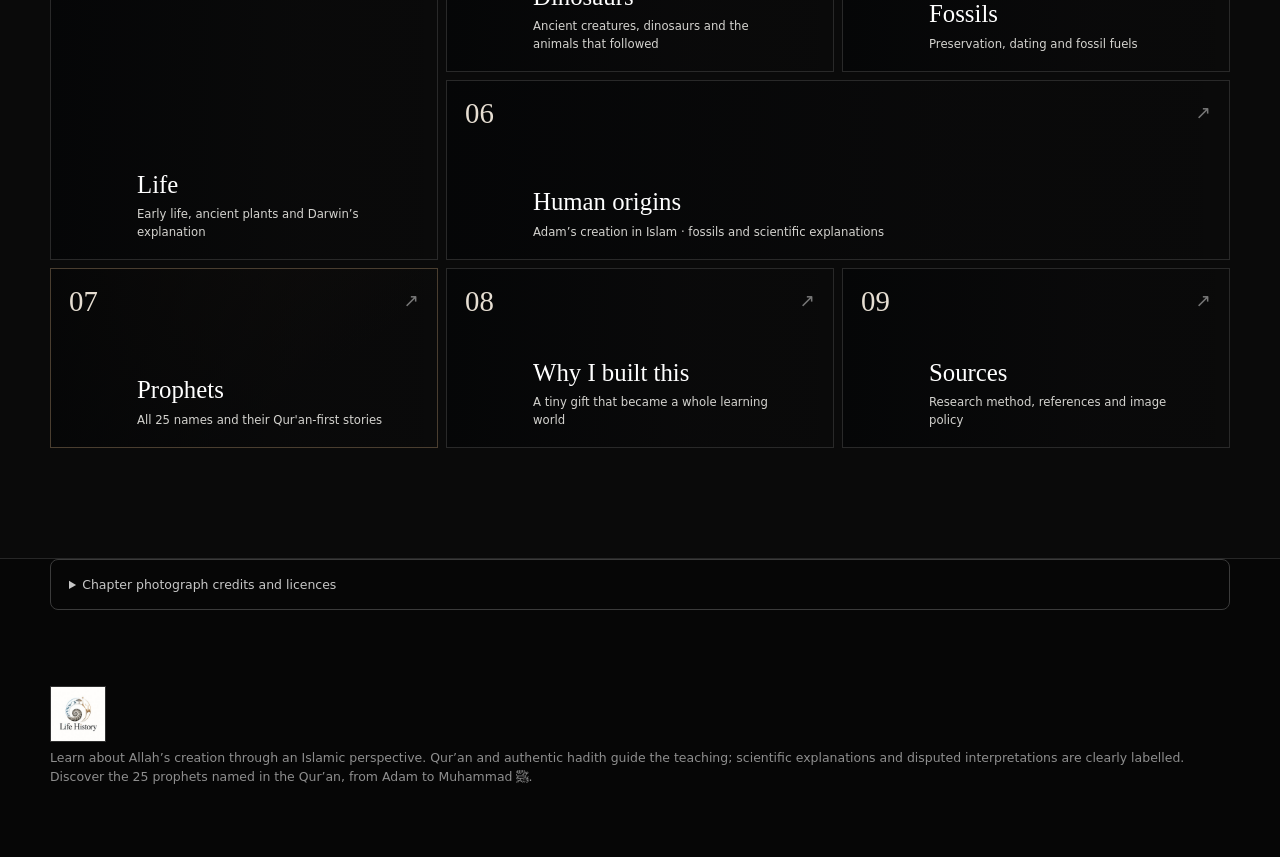
==== commit 0d502b4b: "Illustrate all nine homepage chapter cards and document image sources" ====
--- a/index.html
+++ b/index.html
@@ -204,7 +204,8 @@
   <link rel="stylesheet" href="unseen.css" />
   <link rel="stylesheet" href="story.css" />
 <link rel="icon" type="image/png" href="assets/favicon.png?v=5"><link rel="shortcut icon" type="image/png" href="assets/favicon.png?v=5"><link rel="apple-touch-icon" href="assets/life-history-logo.png?v=5"><meta property="og:site_name" content="Life History"><meta property="og:image" content="assets/life-history-logo.png?v=5"><style>.brand-lockup{display:inline-flex;align-items:center;gap:10px;text-decoration:none;flex-shrink:0}.brand-icon{width:38px;height:38px;border-radius:50%;object-fit:cover;background:#f7f4ef}.footer-brand{display:inline-flex;align-items:center;gap:10px}.footer-brand img{width:32px;height:32px;border-radius:50%}@media(max-width:620px){.brand-icon{width:32px;height:32px}.brand-lockup{font-size:.7rem}}</style>  <link rel="stylesheet" href="pages.css?v=5" />
-<meta name="theme-color" content="#0a0a0a"></head>
+<meta name="theme-color" content="#0a0a0a"><link rel="stylesheet" href="visual-archive.css">
+</head>
 <body class="home-page">
   <header class="topbar">
     <div class="wrap nav">
@@ -276,19 +277,20 @@
       </div>
 
       <div class="ref-chapter-grid">
-        <a class="ref-chapter ref-chapter-wide" href="before-humanity.html"><span class="ref-chapter-no">01</span><div><b>Before humanity</b><small>Angels, jinn, Ajajil / Iblis and the unseen</small></div><i>↗</i></a>
-        <a class="ref-chapter" href="earth.html"><span class="ref-chapter-no">02</span><div><b>Earth</b><small>Allah’s creation of Earth · what science says about its formation</small></div><i>↗</i></a>
-        <a class="ref-chapter ref-chapter-tall" href="life.html"><span class="ref-chapter-no">03</span><div><b>Life</b><small>Early life, ancient plants and Darwin’s explanation</small></div><i>↗</i></a>
-        <a class="ref-chapter" href="dinosaurs.html"><span class="ref-chapter-no">04</span><div><b>Dinosaurs</b><small>Ancient creatures, dinosaurs and the animals that followed</small></div><i>↗</i></a>
-        <a class="ref-chapter" href="fossils.html"><span class="ref-chapter-no">05</span><div><b>Fossils</b><small>Preservation, dating and fossil fuels</small></div><i>↗</i></a>
-        <a class="ref-chapter ref-chapter-wide" href="humans.html"><span class="ref-chapter-no">06</span><div><b>Human origins</b><small>Adam’s creation in Islam · fossils and scientific explanations</small></div><i>↗</i></a>
-        <a class="ref-chapter ref-chapter-faith" href="prophets.html"><span class="ref-chapter-no">07</span><div><b>Prophets</b><small>All 25 names and their Qur'an-first stories</small></div><i>↗</i></a>
-        <a class="ref-chapter" href="why.html"><span class="ref-chapter-no">08</span><div><b>Why I built this</b><small>A tiny gift that became a whole learning world</small></div><i>↗</i></a>
-        <a class="ref-chapter" href="sources.html"><span class="ref-chapter-no">09</span><div><b>Sources</b><small>Research method, references and image policy</small></div><i>↗</i></a>
+        <a class="ref-chapter ref-chapter-wide" href="before-humanity.html"><span class="visual-chapter-photo" aria-hidden="true"><img src="https://commons.wikimedia.org/wiki/Special:FilePath/Pillars_of_Creation.jpeg?width=760" alt="" loading="lazy" decoding="async" width="760" height="480"></span><span class="ref-chapter-no">01</span><div><b>Before humanity</b><small>Angels, jinn, Ajajil / Iblis and the unseen</small></div><i>↗</i></a>
+        <a class="ref-chapter" href="earth.html"><span class="visual-chapter-photo" aria-hidden="true"><img src="https://commons.wikimedia.org/wiki/Special:FilePath/The_Earth_seen_from_Apollo_17.jpg?width=760" alt="" loading="lazy" decoding="async" width="760" height="480"></span><span class="ref-chapter-no">02</span><div><b>Earth</b><small>Allah’s creation of Earth · what science says about its formation</small></div><i>↗</i></a>
+        <a class="ref-chapter ref-chapter-tall" href="life.html"><span class="visual-chapter-photo" aria-hidden="true"><img src="https://commons.wikimedia.org/wiki/Special:FilePath/Gfp-stromatolites.jpg?width=760" alt="" loading="lazy" decoding="async" width="760" height="480"></span><span class="ref-chapter-no">03</span><div><b>Life</b><small>Early life, ancient plants and Darwin’s explanation</small></div><i>↗</i></a>
+        <a class="ref-chapter" href="dinosaurs.html"><span class="visual-chapter-photo" aria-hidden="true"><img src="https://commons.wikimedia.org/wiki/Special:FilePath/Deinonychus_ewilloughby.png?width=760" alt="" loading="lazy" decoding="async" width="760" height="480"></span><span class="ref-chapter-no">04</span><div><b>Dinosaurs</b><small>Ancient creatures, dinosaurs and the animals that followed</small></div><i>↗</i></a>
+        <a class="ref-chapter" href="fossils.html"><span class="visual-chapter-photo" aria-hidden="true"><img src="https://commons.wikimedia.org/wiki/Special:FilePath/Ammonite.JPG?width=760" alt="" loading="lazy" decoding="async" width="760" height="480"></span><span class="ref-chapter-no">05</span><div><b>Fossils</b><small>Preservation, dating and fossil fuels</small></div><i>↗</i></a>
+        <a class="ref-chapter ref-chapter-wide" href="humans.html"><span class="visual-chapter-photo" aria-hidden="true"><img src="https://commons.wikimedia.org/wiki/Special:FilePath/Lucy_Skeleton.jpg?width=760" alt="" loading="lazy" decoding="async" width="760" height="480"></span><span class="ref-chapter-no">06</span><div><b>Human origins</b><small>Adam’s creation in Islam · fossils and scientific explanations</small></div><i>↗</i></a>
+        <a class="ref-chapter ref-chapter-faith" href="prophets.html"><span class="visual-chapter-photo" aria-hidden="true"><img src="https://commons.wikimedia.org/wiki/Special:FilePath/Sinai_Desert%2C_Egypt%2C_Lunar_landscape_of_Sinai_desert.jpg?width=760" alt="" loading="lazy" decoding="async" width="760" height="480"></span><span class="ref-chapter-no">07</span><div><b>Prophets</b><small>All 25 names and their Qur'an-first stories</small></div><i>↗</i></a>
+        <a class="ref-chapter" href="why.html"><span class="visual-chapter-photo" aria-hidden="true"><img src="https://commons.wikimedia.org/wiki/Special:FilePath/Ginkgo_biloba_Leaf.jpg?width=760" alt="" loading="lazy" decoding="async" width="760" height="480"></span><span class="ref-chapter-no">08</span><div><b>Why I built this</b><small>A tiny gift that became a whole learning world</small></div><i>↗</i></a>
+        <a class="ref-chapter" href="sources.html"><span class="visual-chapter-photo" aria-hidden="true"><img src="https://commons.wikimedia.org/wiki/Special:FilePath/DeadSeaScrolls_Amman_Museum.jpg?width=760" alt="" loading="lazy" decoding="async" width="760" height="480"></span><span class="ref-chapter-no">09</span><div><b>Sources</b><small>Research method, references and image policy</small></div><i>↗</i></a>
       </div>
     </div>
   </section>
 
+<details class="wrap" style="margin:0 auto 40px;padding:15px 18px;border:1px solid #3b3b3b;border-radius:8px;color:#c7c7c7"><summary style="cursor:pointer;font-size:.78rem">Chapter photograph credits and licences</summary><p style="font-size:.75rem;line-height:1.8">All photographs are contextual—no prophet or unseen being is portrayed. Credit links open the original file pages:</p><div style="display:flex;flex-wrap:wrap;gap:8px 18px;font-size:.75rem"><a href="https://commons.wikimedia.org/wiki/File:Pillars_of_Creation.jpeg" target="_blank" rel="noopener noreferrer" style="color:#e5e0d5;text-underline-offset:3px">before humanity — NASA / Hubble · symbolic cosmos only</a><a href="https://commons.wikimedia.org/wiki/File:The_Earth_seen_from_Apollo_17.jpg" target="_blank" rel="noopener noreferrer" style="color:#e5e0d5;text-underline-offset:3px">earth — NASA / Apollo 17</a><a href="https://commons.wikimedia.org/wiki/File:Gfp-stromatolites.jpg" target="_blank" rel="noopener noreferrer" style="color:#e5e0d5;text-underline-offset:3px">life — Yinan Chen · public domain</a><a href="https://commons.wikimedia.org/wiki/File:Deinonychus_ewilloughby.png" target="_blank" rel="noopener noreferrer" style="color:#e5e0d5;text-underline-offset:3px">dinosaurs — Emily Willoughby · CC BY-SA 4.0</a><a href="https://commons.wikimedia.org/wiki/File:Ammonite.JPG" target="_blank" rel="noopener noreferrer" style="color:#e5e0d5;text-underline-offset:3px">fossils — chilepine · public domain</a><a href="https://commons.wikimedia.org/wiki/File:Lucy_Skeleton.jpg" target="_blank" rel="noopener noreferrer" style="color:#e5e0d5;text-underline-offset:3px">humans — Andrew · CC BY-SA 2.0</a><a href="https://commons.wikimedia.org/wiki/File:Sinai_Desert%2C_Egypt%2C_Lunar_landscape_of_Sinai_desert.jpg" target="_blank" rel="noopener noreferrer" style="color:#e5e0d5;text-underline-offset:3px">prophets — Vyacheslav Argenberg · landscape only, CC BY 4.0</a><a href="https://commons.wikimedia.org/wiki/File:Ginkgo_biloba_Leaf.jpg" target="_blank" rel="noopener noreferrer" style="color:#e5e0d5;text-underline-offset:3px">why — Atlas Þə Biologist · CC BY 4.0</a><a href="https://commons.wikimedia.org/wiki/File:DeadSeaScrolls_Amman_Museum.jpg" target="_blank" rel="noopener noreferrer" style="color:#e5e0d5;text-underline-offset:3px">sources — Pufacz · public domain</a></div></details>
 </main>
 
   <footer class="footer">
@@ -332,5 +334,6 @@
 </script>
 <script src="https://translate.google.com/translate_a/element.js?cb=lifeHistoryTranslateReady" async defer></script>
 <script src="bangla-copy.js" defer></script>
+<script src="visual-archive.js" defer></script>
 </body>
 </html>
--- a/pages.css
+++ b/pages.css
@@ -559,4 +559,4 @@
 }
 
 /* Quran-first chapter framing and in-chapter connections. */
-.islamic-introduction{margin-top:30px;margin-bottom:24px;padding:24px;border:1px solid var(--line,#ddd);border-radius:12px;background:var(--faith-bg,#f7f4ef);color:#25231f}.islamic-introduction h2{font-size:clamp(1.3rem,3vw,1.9rem);margin:8px 0 12px}.islamic-introduction p{font-size:1rem;line-height:1.8;max-width:78ch;color:#444}.islamic-introduction a{display:inline-block;margin-top:12px;color:#584b35}.story-connection{margin:32px 0 18px;padding:16px 20px;border-left:3px solid #897660;line-height:1.7;color:var(--muted,#666)}.prehistory-explorer,.darwin-study,.fair-viewpoints{scroll-margin-top:100px}.viewpoint-grid .islamic{order:-1}.brand-icon,.footer-brand img{object-fit:contain!important;border-radius:0!important;background:transparent!important;width:56px!important;height:56px!important}@media(max-width:620px){.brand-icon{width:42px!important;height:42px!important}.islamic-introduction{width:calc(100% - 32px);padding:18px}}
+.islamic-introduction{margin-top:30px;margin-bottom:24px;padding:24px;border:1px solid var(--line,#ddd);border-radius:12px;background:#f7f4ef;color:#25231f}.islamic-introduction h2{font-size:clamp(1.3rem,3vw,1.9rem);margin:8px 0 12px}.islamic-introduction p{font-size:1rem;line-height:1.8;max-width:78ch;color:#444}.islamic-introduction a{display:inline-block;margin-top:12px;color:#584b35}.story-connection{margin:32px 0 18px;padding:16px 20px;border-left:3px solid #897660;line-height:1.7;color:var(--muted,#666)}.prehistory-explorer,.darwin-study,.fair-viewpoints{scroll-margin-top:100px}.viewpoint-grid .islamic{order:-1}.brand-icon,.footer-brand img{object-fit:contain!important;border-radius:0!important;background:transparent!important;width:56px!important;height:56px!important}@media(max-width:620px){.brand-icon{width:42px!important;height:42px!important}.islamic-introduction{width:calc(100% - 32px);padding:18px}}
--- a/visual-archive.css
+++ b/visual-archive.css
@@ -0,0 +1,39 @@
+
+/* Curated educational photography: charcoal structure, restrained natural colour. */
+.visual-gallery{margin:30px 0 36px;padding:20px;border:1px solid #34383a;background:linear-gradient(145deg,#15191c,#0e0f10 75%);border-radius:12px;clear:both}
+.visual-gallery.visual-faith{background:linear-gradient(145deg,#211d17,#121210 74%);border-color:#574a38}
+.visual-gallery-head{display:flex;gap:20px;align-items:end;justify-content:space-between;flex-wrap:wrap;margin:0 0 17px}
+.visual-gallery-kicker{font:600 .68rem/1.4 system-ui,sans-serif;text-transform:uppercase;letter-spacing:.15em;color:#bdc9ce}
+.visual-faith .visual-gallery-kicker{color:#d4bea0}
+.visual-gallery-title{font:400 clamp(1.3rem,2.4vw,2.15rem)/1.2 Georgia,serif;color:#f0eeea;margin:7px 0 6px}
+.visual-gallery-subtitle{font-size:.84rem;color:#b7bbbf;line-height:1.6;max-width:800px;margin:0}
+.visual-gallery-grid{display:grid;grid-template-columns:repeat(3,minmax(0,1fr));gap:12px}
+.visual-gallery-grid.is-four{grid-template-columns:repeat(4,minmax(0,1fr))}
+.visual-media-card{margin:0;min-width:0;background:#171a1c;border:1px solid #383d40;border-radius:8px;overflow:hidden;display:flex;flex-direction:column}
+.visual-faith .visual-media-card{background:#211e1a;border-color:#4e4435}
+.visual-media-image{position:relative;height:185px;background:linear-gradient(135deg,#151819,#343634);display:block;overflow:hidden}
+.visual-media-image img{display:block;width:100%;height:100%;object-fit:cover;filter:saturate(.72);transition:filter .22s ease,transform .35s ease}
+.visual-media-card:hover .visual-media-image img{filter:saturate(1);transform:scale(1.025)}
+.visual-media-card figcaption{padding:13px 14px 15px;flex:1;display:flex;flex-direction:column}
+.visual-media-card strong{font:400 1.09rem/1.25 Georgia,serif;color:#f0efeb;display:block;margin-bottom:6px}
+.visual-media-description{font:.77rem/1.55 system-ui,sans-serif;color:#c0c6c8;display:block}
+.visual-source-credit{display:block;margin-top:auto;padding-top:11px;font:.65rem/1.45 system-ui,sans-serif;color:#a7adb0}
+.visual-source-credit a{color:#dbe7ed;text-decoration:underline;text-underline-offset:3px}
+.visual-gallery-note{font:.73rem/1.65 system-ui,sans-serif;color:#b6bab7;margin:14px 0 0}
+.visual-placeholder{display:none;padding:22px;font:.78rem/1.5 system-ui,sans-serif;color:#dedede}
+.visual-image-unavailable .visual-placeholder{display:block}
+.visual-image-unavailable img{display:none!important}
+.ref-chapter>.visual-chapter-photo{position:absolute;inset:0;z-index:0;display:block;pointer-events:none;overflow:hidden}
+.ref-chapter>.visual-chapter-photo img{display:block;width:100%;height:100%;object-fit:cover;opacity:.31;filter:saturate(.65) contrast(1.1);transition:transform .3s ease,opacity .3s ease}
+.ref-chapter:hover>.visual-chapter-photo img{transform:scale(1.04);opacity:.45}
+.ref-chapter::before{z-index:1;background:linear-gradient(90deg,rgba(4,5,6,.87),rgba(5,5,6,.45) 64%,rgba(0,0,0,.25))!important}
+.ref-chapter>.ref-chapter-no,.ref-chapter>div:not(.visual-chapter-photo),.ref-chapter>i{position:relative;z-index:2}
+.ref-chapter b{color:#fff}
+.ref-chapter small{color:#d4d3cf}
+.ref-chapter-no{color:#e6ded2}
+.ref-home-center{position:relative;isolation:isolate}
+.ref-home-center::before{content:"";position:absolute;inset:0;z-index:-1;pointer-events:none;background:linear-gradient(90deg,rgba(6,6,6,.91),rgba(7,7,7,.45),rgba(6,6,6,.9)),url("https://commons.wikimedia.org/wiki/Special:FilePath/Pillars_of_Creation.jpeg?width=1200") center / cover no-repeat;opacity:.65}
+@media(max-width:1050px){.visual-gallery-grid.is-four{grid-template-columns:repeat(2,minmax(0,1fr))}}
+@media(max-width:800px){.visual-gallery-grid{grid-template-columns:repeat(2,minmax(0,1fr))}}
+@media(max-width:620px){.visual-gallery{padding:13px;margin:22px 0 28px}.visual-gallery-grid,.visual-gallery-grid.is-four{grid-template-columns:1fr}.visual-media-image{height:210px}.visual-gallery-head{display:block}.visual-gallery-title{font-size:1.5rem}.ref-chapter>.visual-chapter-photo img{opacity:.24}}
+@media(prefers-reduced-motion:reduce){.visual-media-image img,.ref-chapter>.visual-chapter-photo img{transition:none!important;transform:none!important}}
